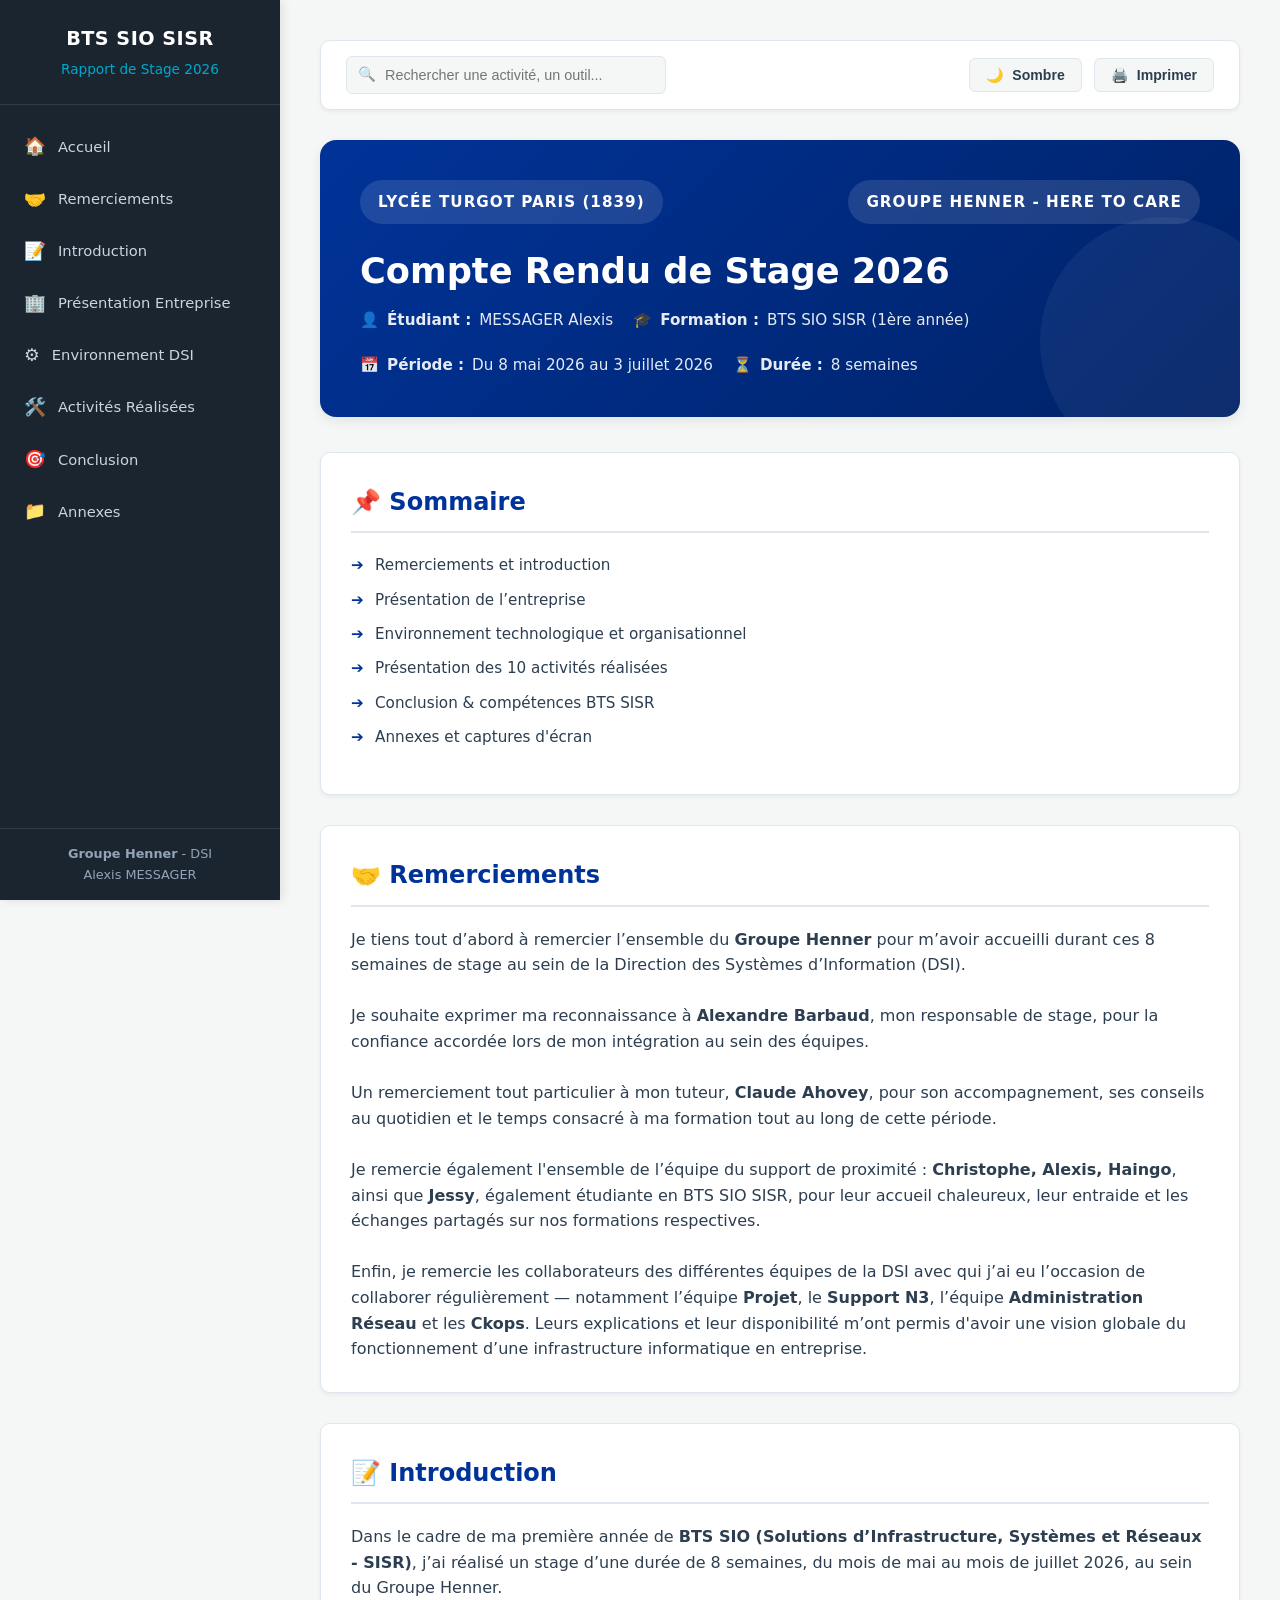
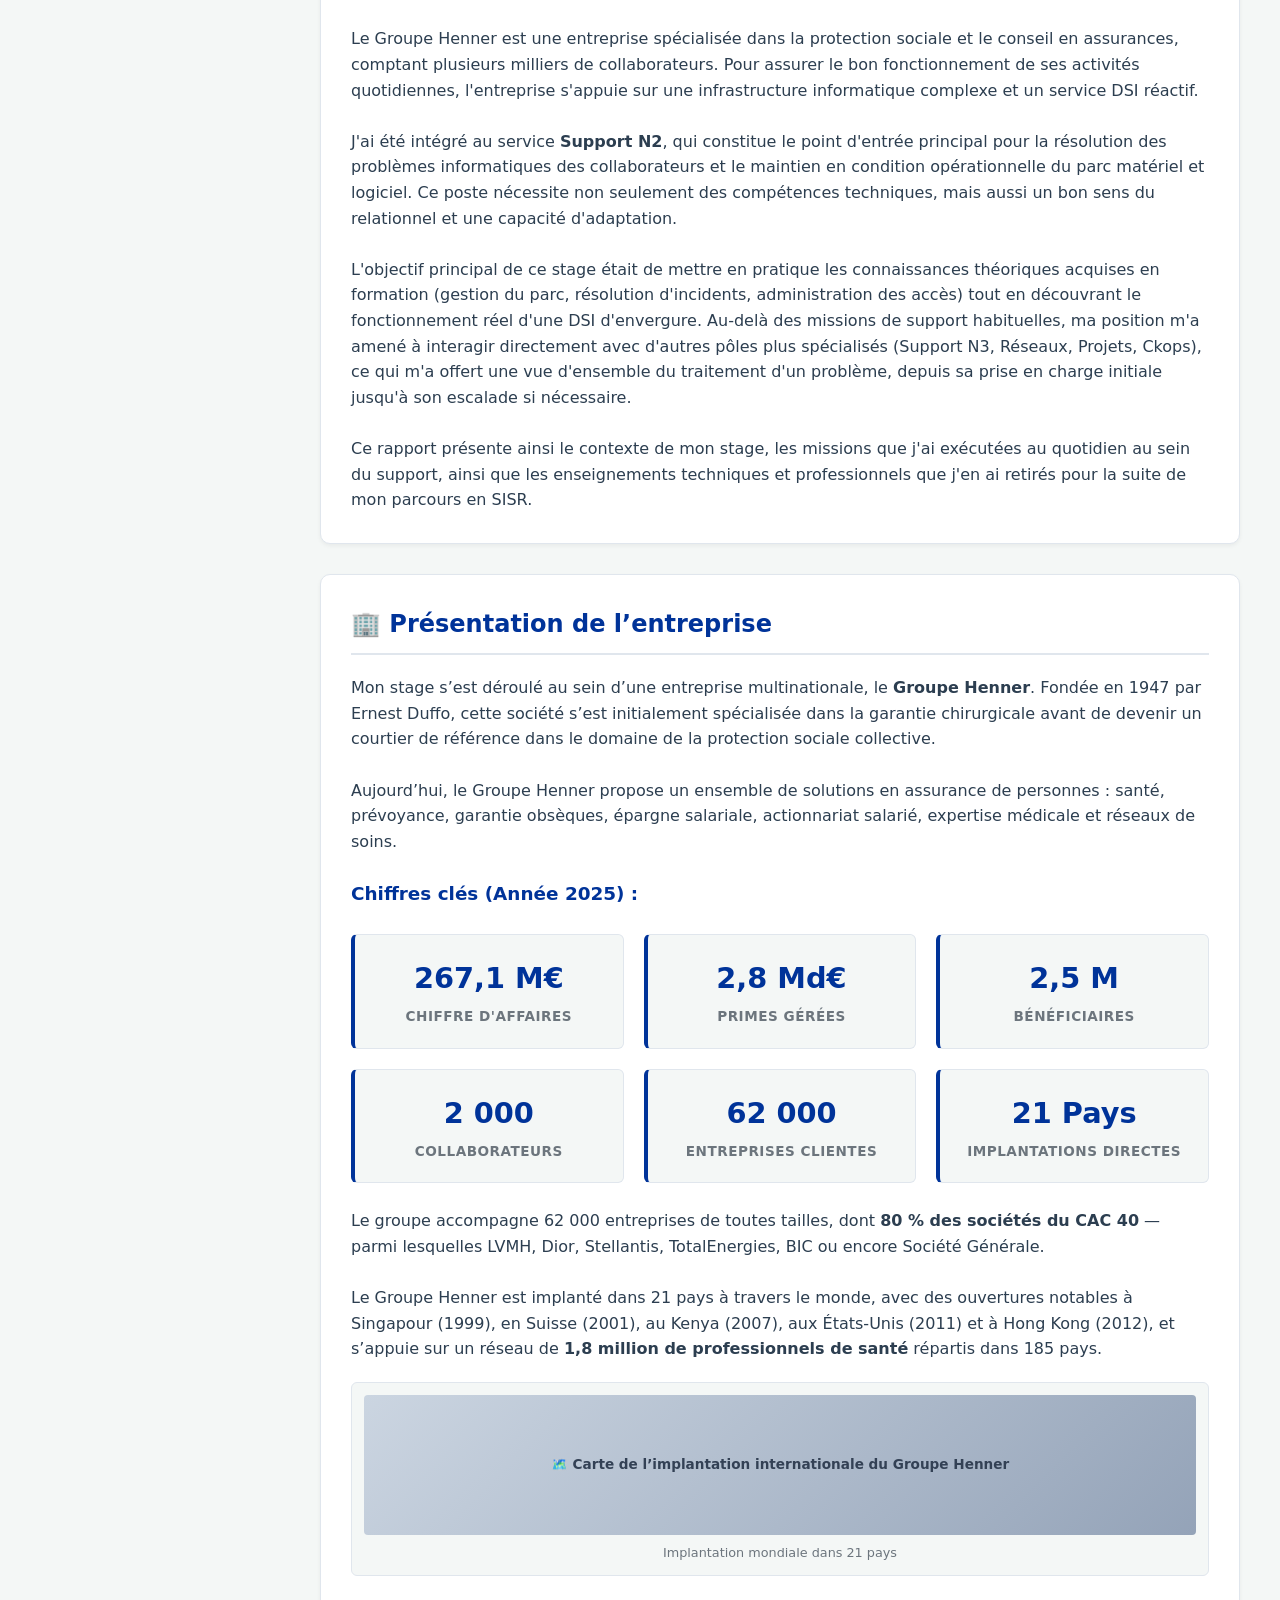
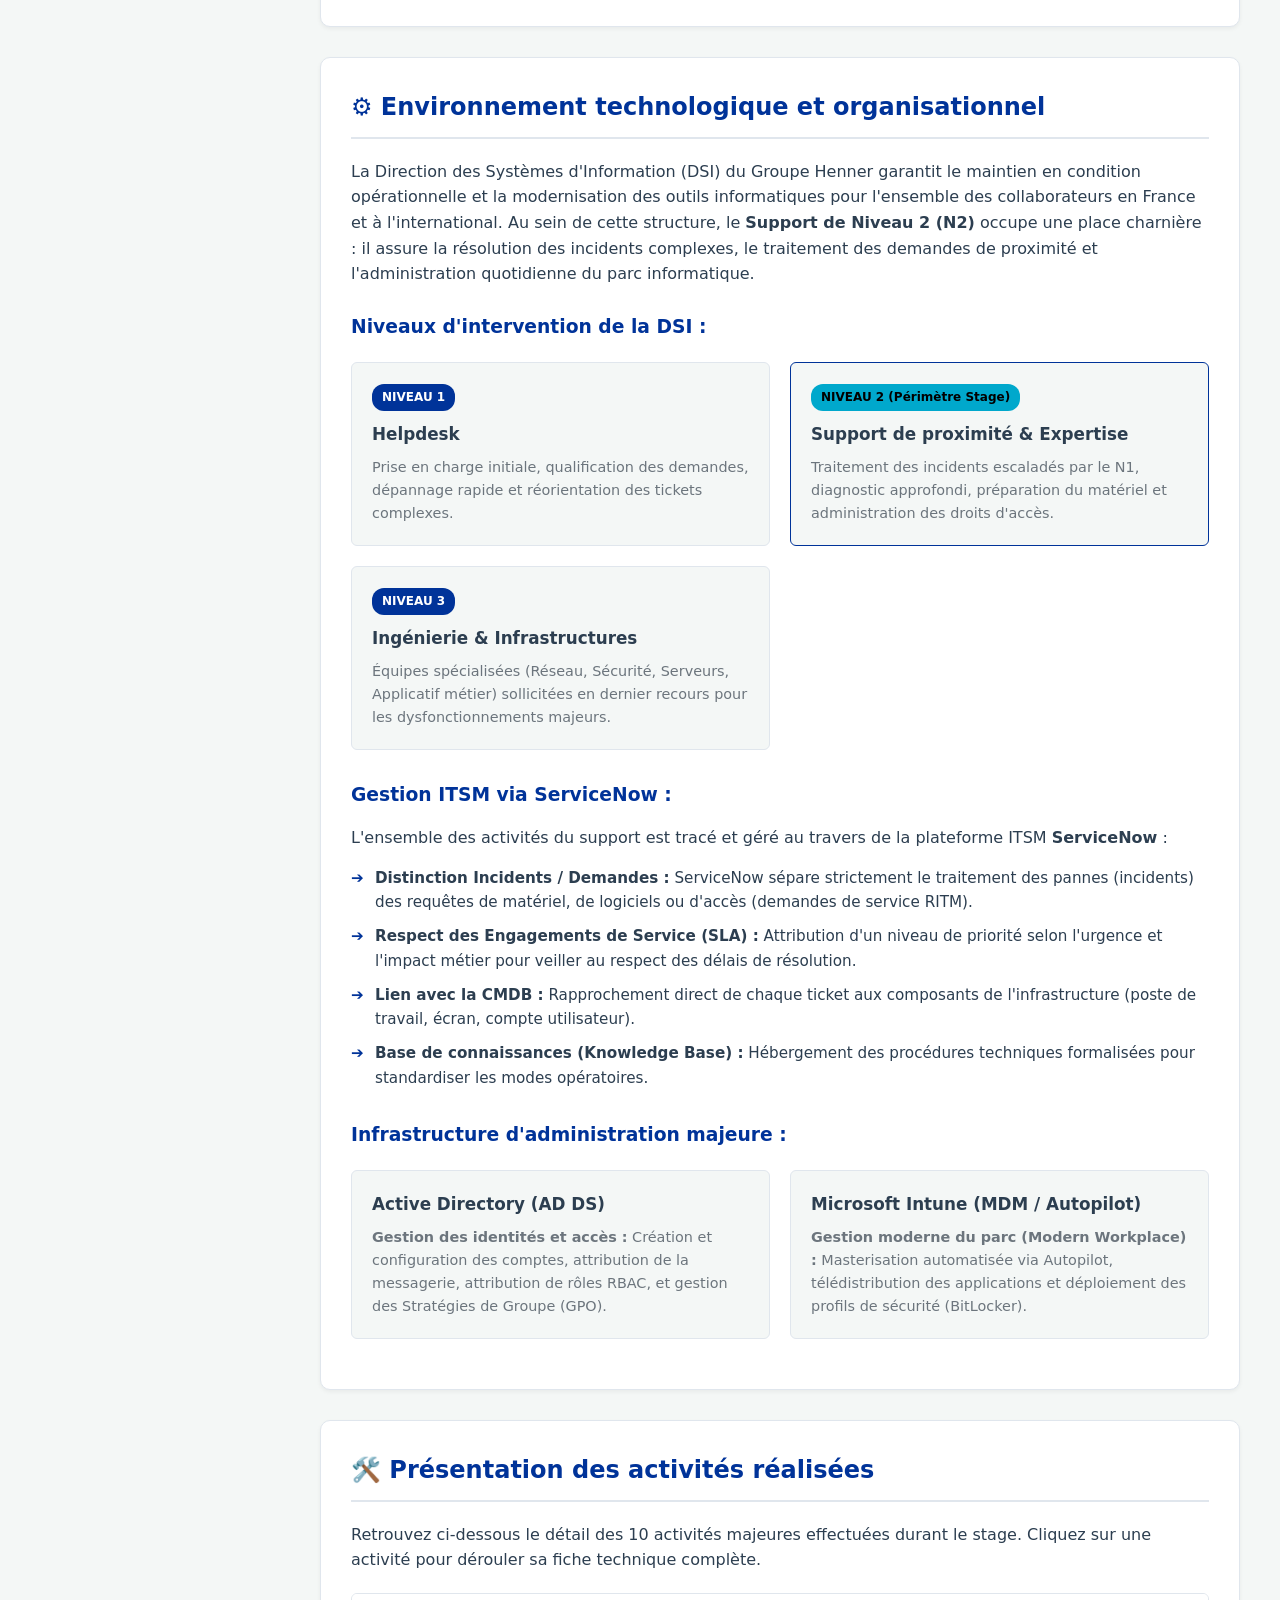
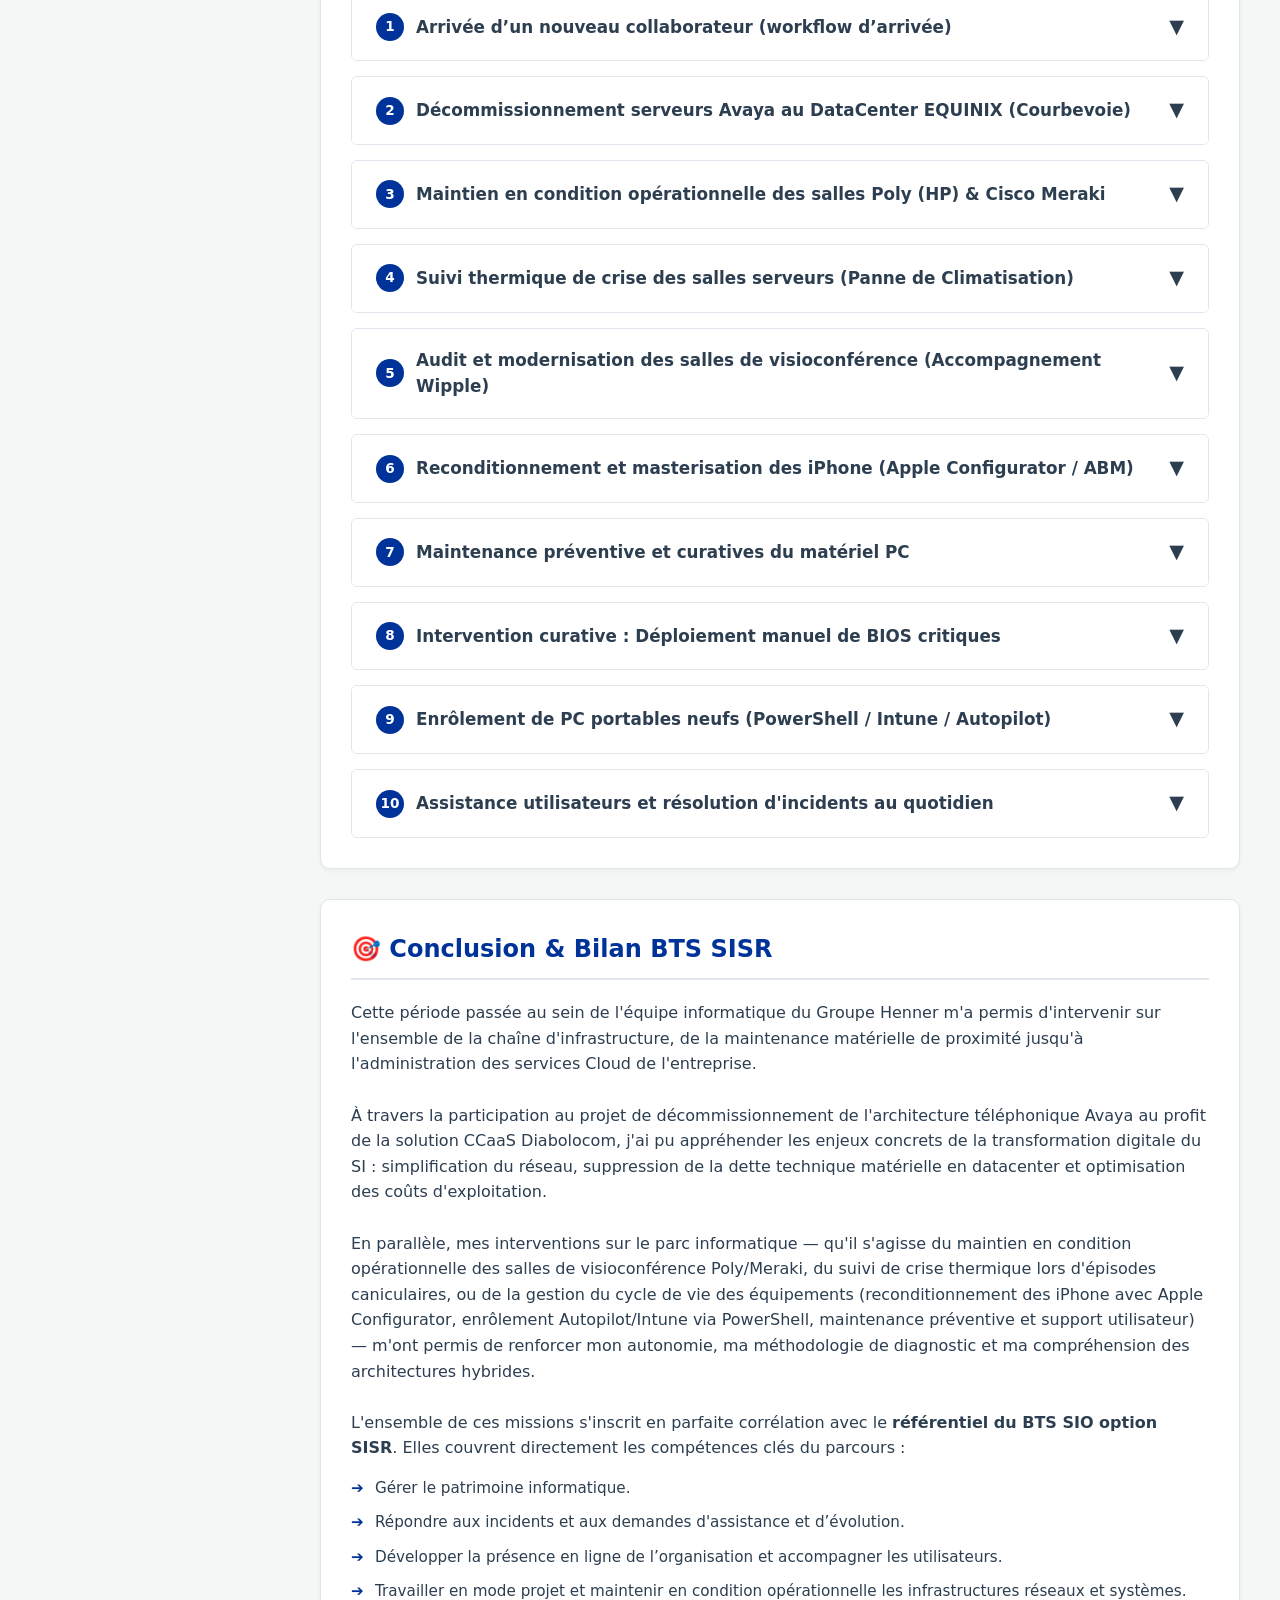
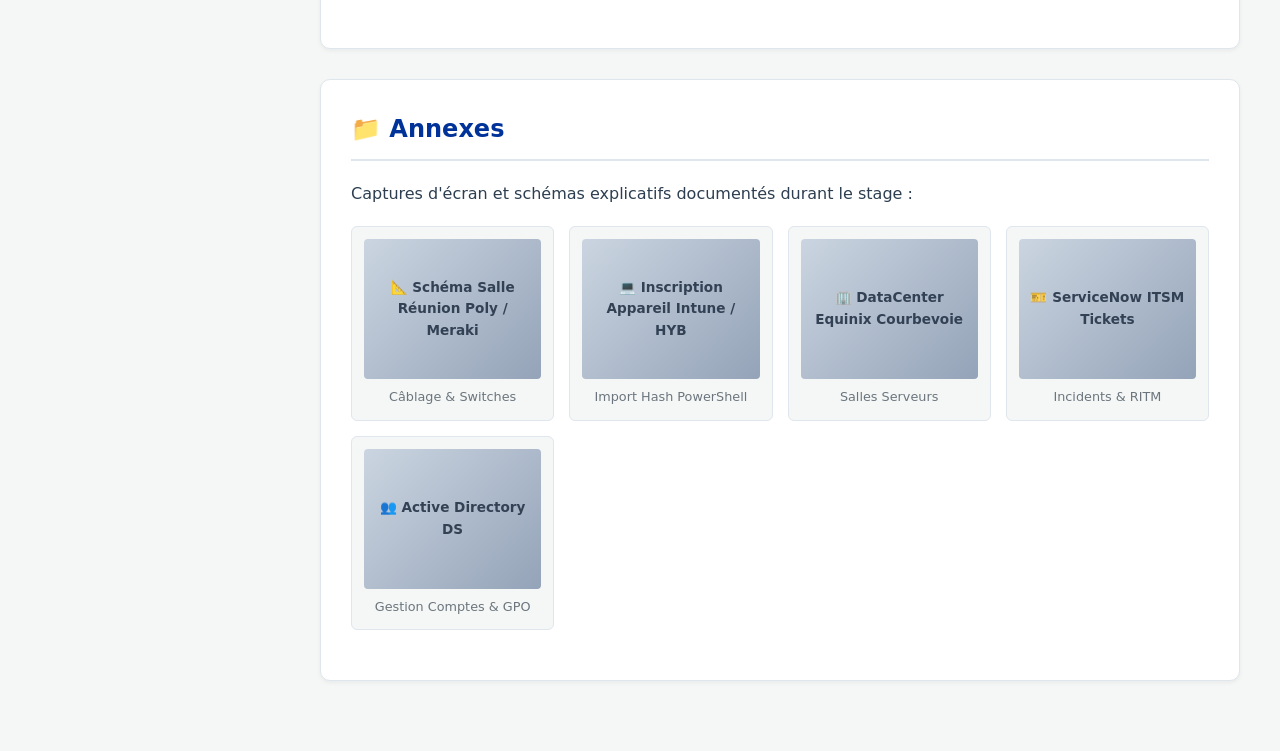
==== rapport_stage_henner.html @ 02ddd390 "Add files via upload" ====
<!DOCTYPE html>
<html lang="fr">
<head>
    <meta charset="UTF-8">
    <meta name="viewport" content="width=device-width, initial-scale=1.0">
    <title>Compte Rendu de Stage 2026 - MESSAGER Alexis - BTS SIO SISR</title>
    <style>
        :root {
            --primary-color: #003399;
            --primary-dark: #002266;
            --primary-light: #e6eeef;
            --accent-color: #00a8cc;
            --text-main: #2c3e50;
            --text-muted: #6c757d;
            --bg-body: #f4f7f6;
            --bg-card: #ffffff;
            --bg-sidebar: #1a2530;
            --border-color: #e0e6ed;
            --shadow-sm: 0 2px 4px rgba(0,0,0,0.05);
            --shadow-md: 0 4px 12px rgba(0,0,0,0.08);
            --shadow-lg: 0 8px 24px rgba(0,0,0,0.12);
            --radius-sm: 6px;
            --radius-md: 10px;
            --radius-lg: 16px;
            --transition: all 0.3s ease;
        }

        body.dark-theme {
            --primary-color: #3b82f6;
            --primary-dark: #1d4ed8;
            --primary-light: #1e293b;
            --accent-color: #38bdf8;
            --text-main: #f1f5f9;
            --text-muted: #94a3b8;
            --bg-body: #0f172a;
            --bg-card: #1e293b;
            --bg-sidebar: #090d16;
            --border-color: #334155;
            --shadow-sm: 0 2px 4px rgba(0,0,0,0.3);
            --shadow-md: 0 4px 12px rgba(0,0,0,0.4);
            --shadow-lg: 0 8px 24px rgba(0,0,0,0.5);
        }

        * {
            box-sizing: border-box;
            margin: 0;
            padding: 0;
        }

        body {
            font-family: 'Segoe UI', system-ui, -apple-system, Roboto, Helvetica, Arial, sans-serif;
            background-color: var(--bg-body);
            color: var(--text-main);
            line-height: 1.6;
            display: flex;
            min-height: 100vh;
            transition: background-color 0.3s ease, color 0.3s ease;
        }

        /* Sidebar Styling */
        aside.sidebar {
            width: 280px;
            background-color: var(--bg-sidebar);
            color: #ffffff;
            position: fixed;
            top: 0;
            bottom: 0;
            left: 0;
            z-index: 100;
            display: flex;
            flex-direction: column;
            transition: transform 0.3s ease;
            box-shadow: 2px 0 10px rgba(0,0,0,0.1);
        }

        .sidebar-header {
            padding: 24px 20px;
            border-bottom: 1px solid rgba(255,255,255,0.1);
            text-align: center;
        }

        .sidebar-header h2 {
            font-size: 1.2rem;
            font-weight: 700;
            color: #ffffff;
            letter-spacing: 0.5px;
        }

        .sidebar-header p {
            font-size: 0.85rem;
            color: var(--accent-color);
            margin-top: 4px;
        }

        .sidebar-nav {
            flex: 1;
            overflow-y: auto;
            padding: 15px 0;
        }

        .sidebar-nav ul {
            list-style: none;
        }

        .sidebar-nav li a {
            display: flex;
            align-items: center;
            padding: 12px 20px;
            color: #cbd5e1;
            text-decoration: none;
            font-size: 0.92rem;
            font-weight: 500;
            border-left: 4px solid transparent;
            transition: var(--transition);
        }

        .sidebar-nav li a:hover,
        .sidebar-nav li a.active {
            color: #ffffff;
            background-color: rgba(255,255,255,0.08);
            border-left-color: var(--accent-color);
        }

        .sidebar-nav li a span.icon {
            margin-right: 12px;
            font-size: 1.1rem;
        }

        .sidebar-footer {
            padding: 15px 20px;
            border-top: 1px solid rgba(255,255,255,0.1);
            font-size: 0.8rem;
            text-align: center;
            color: #94a3b8;
        }

        /* Main Content Layout */
        main.main-content {
            margin-left: 280px;
            flex: 1;
            padding: 40px;
            max-width: 1200px;
            width: calc(100% - 280px);
        }

        /* Top Bar Controls */
        .top-bar {
            display: flex;
            justify-content: space-between;
            align-items: center;
            margin-bottom: 30px;
            background: var(--bg-card);
            padding: 15px 25px;
            border-radius: var(--radius-md);
            box-shadow: var(--shadow-sm);
            border: 1px solid var(--border-color);
        }

        .search-box {
            position: relative;
            width: 320px;
        }

        .search-box input {
            width: 100%;
            padding: 10px 15px 10px 38px;
            border-radius: var(--radius-sm);
            border: 1px solid var(--border-color);
            background-color: var(--bg-body);
            color: var(--text-main);
            font-size: 0.9rem;
            outline: none;
            transition: var(--transition);
        }

        .search-box input:focus {
            border-color: var(--primary-color);
            box-shadow: 0 0 0 3px rgba(0, 51, 153, 0.15);
        }

        .search-box::before {
            content: '🔍';
            position: absolute;
            left: 12px;
            top: 50%;
            transform: translateY(-50%);
            font-size: 0.9rem;
            opacity: 0.6;
        }

        .controls-right {
            display: flex;
            gap: 12px;
            align-items: center;
        }

        .btn-action {
            background-color: var(--bg-body);
            border: 1px solid var(--border-color);
            color: var(--text-main);
            padding: 8px 16px;
            border-radius: var(--radius-sm);
            cursor: pointer;
            font-size: 0.88rem;
            font-weight: 600;
            display: inline-flex;
            align-items: center;
            gap: 8px;
            transition: var(--transition);
        }

        .btn-action:hover {
            background-color: var(--primary-color);
            color: #ffffff;
            border-color: var(--primary-color);
        }

        .mobile-toggle {
            display: none;
            background: none;
            border: none;
            font-size: 1.5rem;
            color: var(--text-main);
            cursor: pointer;
        }

        /* Banner / Header Section */
        .hero-header {
            background: linear-gradient(135deg, var(--primary-color) 0%, var(--primary-dark) 100%);
            color: #ffffff;
            border-radius: var(--radius-lg);
            padding: 40px;
            margin-bottom: 35px;
            box-shadow: var(--shadow-md);
            position: relative;
            overflow: hidden;
        }

        .hero-header::after {
            content: '';
            position: absolute;
            right: -50px;
            bottom: -50px;
            width: 250px;
            height: 250px;
            background: rgba(255,255,255,0.05);
            border-radius: 50%;
            pointer-events: none;
        }

        .header-top {
            display: flex;
            justify-content: space-between;
            align-items: flex-start;
            flex-wrap: wrap;
            gap: 20px;
            margin-bottom: 25px;
        }

        .badge-institution {
            display: flex;
            align-items: center;
            gap: 15px;
            background: rgba(255,255,255,0.12);
            padding: 10px 18px;
            border-radius: 30px;
            backdrop-filter: blur(5px);
        }

        .badge-logo-text {
            font-weight: 700;
            letter-spacing: 1px;
            font-size: 0.95rem;
        }

        .hero-title {
            font-size: 2.2rem;
            font-weight: 800;
            line-height: 1.25;
            margin-bottom: 15px;
        }

        .hero-meta {
            display: flex;
            flex-wrap: wrap;
            gap: 20px;
            font-size: 0.95rem;
            opacity: 0.9;
        }

        .hero-meta-item {
            display: flex;
            align-items: center;
            gap: 8px;
        }

        /* Content Card Sections */
        .content-card {
            background-color: var(--bg-card);
            border-radius: var(--radius-md);
            padding: 30px;
            margin-bottom: 30px;
            box-shadow: var(--shadow-sm);
            border: 1px solid var(--border-color);
            transition: var(--transition);
        }

        .content-card:hover {
            box-shadow: var(--shadow-md);
        }

        .section-title {
            font-size: 1.5rem;
            font-weight: 700;
            color: var(--primary-color);
            margin-bottom: 20px;
            padding-bottom: 10px;
            border-bottom: 2px solid var(--border-color);
            display: flex;
            align-items: center;
            gap: 12px;
        }

        body.dark-theme .section-title {
            color: var(--accent-color);
        }

        /* Stats Grid */
        .stats-grid {
            display: grid;
            grid-template-columns: repeat(auto-fit, minmax(220px, 1fr));
            gap: 20px;
            margin: 25px 0;
        }

        .stat-card {
            background-color: var(--bg-body);
            border: 1px solid var(--border-color);
            border-left: 4px solid var(--primary-color);
            padding: 20px;
            border-radius: var(--radius-sm);
            text-align: center;
            transition: var(--transition);
        }

        .stat-card:hover {
            transform: translateY(-3px);
            box-shadow: var(--shadow-sm);
        }

        .stat-value {
            font-size: 1.8rem;
            font-weight: 800;
            color: var(--primary-color);
            margin-bottom: 5px;
        }

        body.dark-theme .stat-value {
            color: var(--accent-color);
        }

        .stat-label {
            font-size: 0.85rem;
            color: var(--text-muted);
            font-weight: 600;
            text-transform: uppercase;
            letter-spacing: 0.5px;
        }

        /* Timeline / Level Box */
        .level-grid {
            display: grid;
            grid-template-columns: repeat(auto-fit, minmax(280px, 1fr));
            gap: 20px;
            margin: 20px 0;
        }

        .level-box {
            background: var(--bg-body);
            border: 1px solid var(--border-color);
            border-radius: var(--radius-sm);
            padding: 20px;
            position: relative;
        }

        .level-badge {
            display: inline-block;
            background: var(--primary-color);
            color: white;
            padding: 4px 10px;
            border-radius: 12px;
            font-size: 0.75rem;
            font-weight: 700;
            margin-bottom: 10px;
        }

        .level-box h4 {
            font-size: 1.05rem;
            margin-bottom: 8px;
        }

        .level-box p {
            font-size: 0.9rem;
            color: var(--text-muted);
        }

        /* Accordion for Activities */
        .accordion {
            display: flex;
            flex-direction: column;
            gap: 15px;
        }

        .accordion-item {
            border: 1px solid var(--border-color);
            border-radius: var(--radius-sm);
            overflow: hidden;
            background-color: var(--bg-card);
            transition: var(--transition);
        }

        .accordion-header {
            padding: 18px 24px;
            background-color: var(--bg-card);
            cursor: pointer;
            display: flex;
            justify-content: space-between;
            align-items: center;
            font-weight: 600;
            font-size: 1.05rem;
            user-select: none;
            transition: var(--transition);
        }

        .accordion-header:hover {
            background-color: var(--bg-body);
        }

        .accordion-header .item-title {
            display: flex;
            align-items: center;
            gap: 12px;
        }

        .accordion-header .item-number {
            background-color: var(--primary-color);
            color: white;
            width: 28px;
            height: 28px;
            border-radius: 50%;
            display: flex;
            align-items: center;
            justify-content: center;
            font-size: 0.85rem;
            font-weight: 700;
            flex-shrink: 0;
        }

        body.dark-theme .accordion-header .item-number {
            background-color: var(--accent-color);
            color: #0f172a;
        }

        .accordion-icon {
            font-size: 1.2rem;
            transition: transform 0.3s ease;
        }

        .accordion-item.active .accordion-icon {
            transform: rotate(180deg);
        }

        .accordion-content {
            max-height: 0;
            overflow: hidden;
            transition: max-height 0.4s ease-out, padding 0.3s ease;
            padding: 0 24px;
            background-color: var(--bg-card);
            border-top: 0 solid var(--border-color);
        }

        .accordion-item.active .accordion-content {
            max-height: 2000px;
            padding: 20px 24px 28px 24px;
            border-top: 1px solid var(--border-color);
        }

        /* Image Gallery / Cards */
        .image-gallery {
            display: grid;
            grid-template-columns: repeat(auto-fit, minmax(200px, 1fr));
            gap: 15px;
            margin: 20px 0;
        }

        .img-card {
            background-color: var(--bg-body);
            border: 1px solid var(--border-color);
            border-radius: var(--radius-sm);
            overflow: hidden;
            text-align: center;
            padding: 12px;
            cursor: pointer;
            transition: var(--transition);
        }

        .img-card:hover {
            transform: scale(1.02);
            box-shadow: var(--shadow-sm);
        }

        .img-placeholder {
            width: 100%;
            height: 140px;
            background: linear-gradient(135deg, #cbd5e1 0%, #94a3b8 100%);
            border-radius: 4px;
            display: flex;
            align-items: center;
            justify-content: center;
            color: #334155;
            font-weight: 600;
            font-size: 0.85rem;
            margin-bottom: 8px;
            padding: 10px;
            text-align: center;
        }

        body.dark-theme .img-placeholder {
            background: linear-gradient(135deg, #334155 0%, #1e293b 100%);
            color: #cbd5e1;
        }

        .img-caption {
            font-size: 0.8rem;
            color: var(--text-muted);
            font-weight: 500;
        }

        /* Code Block Styling */
        .code-container {
            background-color: #0f172a;
            color: #f8fafc;
            border-radius: var(--radius-sm);
            padding: 16px 20px;
            font-family: 'Consolas', 'Monaco', 'Courier New', monospace;
            font-size: 0.9rem;
            margin: 15px 0;
            position: relative;
            overflow-x: auto;
            border: 1px solid #334155;
        }

        .code-header {
            display: flex;
            justify-content: space-between;
            align-items: center;
            margin-bottom: 10px;
            padding-bottom: 6px;
            border-bottom: 1px solid #334155;
            color: #94a3b8;
            font-size: 0.75rem;
            text-transform: uppercase;
            letter-spacing: 1px;
        }

        .btn-copy {
            background: #334155;
            color: #f8fafc;
            border: none;
            padding: 4px 8px;
            border-radius: 4px;
            cursor: pointer;
            font-size: 0.75rem;
            transition: var(--transition);
        }

        .btn-copy:hover {
            background: var(--accent-color);
            color: #0f172a;
        }

        /* Highlight List */
        ul.custom-list {
            list-style: none;
            margin: 15px 0;
        }

        ul.custom-list li {
            position: relative;
            padding-left: 24px;
            margin-bottom: 10px;
            font-size: 0.95rem;
        }

        ul.custom-list li::before {
            content: '➔';
            position: absolute;
            left: 0;
            color: var(--primary-color);
            font-weight: bold;
        }

        body.dark-theme ul.custom-list li::before {
            color: var(--accent-color);
        }

        /* Modal Lightbox */
        .modal {
            display: none;
            position: fixed;
            z-index: 1000;
            left: 0;
            top: 0;
            width: 100%;
            height: 100%;
            background-color: rgba(0, 0, 0, 0.85);
            align-items: center;
            justify-content: center;
            padding: 20px;
        }

        .modal-content {
            background-color: var(--bg-card);
            border-radius: var(--radius-md);
            padding: 30px;
            max-width: 600px;
            width: 100%;
            text-align: center;
            position: relative;
            box-shadow: var(--shadow-lg);
        }

        .modal-close {
            position: absolute;
            right: 15px;
            top: 15px;
            font-size: 1.5rem;
            cursor: pointer;
            color: var(--text-muted);
        }

        /* Scroll to Top */
        .scroll-top {
            position: fixed;
            bottom: 30px;
            right: 30px;
            background-color: var(--primary-color);
            color: white;
            width: 45px;
            height: 45px;
            border-radius: 50%;
            display: flex;
            align-items: center;
            justify-content: center;
            cursor: pointer;
            box-shadow: var(--shadow-md);
            opacity: 0;
            visibility: hidden;
            transition: var(--transition);
            z-index: 90;
        }

        .scroll-top.visible {
            opacity: 1;
            visibility: visible;
        }

        .scroll-top:hover {
            transform: translateY(-4px);
            background-color: var(--primary-dark);
        }

        /* Responsive Styles */
        @media (max-width: 992px) {
            aside.sidebar {
                transform: translateX(-100%);
            }

            aside.sidebar.active {
                transform: translateX(0);
            }

            main.main-content {
                margin-left: 0;
                width: 100%;
                padding: 20px;
            }

            .mobile-toggle {
                display: block;
            }

            .search-box {
                width: 200px;
            }
        }

        @media (max-width: 600px) {
            .hero-header {
                padding: 25px;
            }

            .hero-title {
                font-size: 1.6rem;
            }

            .top-bar {
                flex-direction: column;
                gap: 15px;
                align-items: stretch;
            }

            .search-box {
                width: 100%;
            }

            .controls-right {
                justify-content: space-between;
            }
        }

        @media print {
            aside.sidebar, .top-bar, .scroll-top, .btn-action {
                display: none !important;
            }

            main.main-content {
                margin-left: 0 !important;
                width: 100% !important;
                padding: 0 !important;
            }

            .accordion-content {
                max-height: none !important;
                padding: 15px !important;
                display: block !important;
            }

            .accordion-item {
                border: none !important;
                margin-bottom: 20px !important;
            }

            .content-card {
                box-shadow: none !important;
                border: 1px solid #ccc !important;
                page-break-inside: avoid;
            }
        }
    </style>
</head>
<body>

    <!-- Sidebar Navigation -->
    <aside class="sidebar" id="sidebar">
        <div class="sidebar-header">
            <h2>BTS SIO SISR</h2>
            <p>Rapport de Stage 2026</p>
        </div>
        <nav class="sidebar-nav">
            <ul>
                <li><a href="#hero" class="active"><span class="icon">🏠</span>Accueil</a></li>
                <li><a href="#remerciements"><span class="icon">🤝</span>Remerciements</a></li>
                <li><a href="#introduction"><span class="icon">📝</span>Introduction</a></li>
                <li><a href="#entreprise"><span class="icon">🏢</span>Présentation Entreprise</a></li>
                <li><a href="#environnement"><span class="icon">⚙️</span>Environnement DSI</a></li>
                <li><a href="#activites"><span class="icon">🛠️</span>Activités Réalisées</a></li>
                <li><a href="#conclusion"><span class="icon">🎯</span>Conclusion</a></li>
                <li><a href="#annexes"><span class="icon">📁</span>Annexes</a></li>
            </ul>
        </nav>
        <div class="sidebar-footer">
            <p><strong>Groupe Henner</strong> - DSI</p>
            <p>Alexis MESSAGER</p>
        </div>
    </aside>

    <!-- Main Content Area -->
    <main class="main-content">

        <!-- Top Bar Controls -->
        <div class="top-bar">
            <button class="mobile-toggle" id="mobileToggle" aria-label="Toggle Menu">☰</button>
            <div class="search-box">
                <input type="text" id="searchInput" placeholder="Rechercher une activité, un outil...">
            </div>
            <div class="controls-right">
                <button class="btn-action" id="themeToggle"><span id="themeIcon">🌙</span> <span id="themeText">Sombre</span></button>
                <button class="btn-action" onclick="window.print()"><span class="icon">🖨️</span> Imprimer</button>
            </div>
        </div>

        <!-- Hero Header -->
        <header class="hero-header" id="hero">
            <div class="header-top">
                <div class="badge-institution">
                    <span class="badge-logo-text">LYCÉE TURGOT PARIS (1839)</span>
                </div>
                <div class="badge-institution">
                    <span class="badge-logo-text">GROUPE HENNER - HERE TO CARE</span>
                </div>
            </div>
            <h1 class="hero-title">Compte Rendu de Stage 2026</h1>
            <div class="hero-meta">
                <div class="hero-meta-item"><span>👤</span> <strong>Étudiant :</strong> MESSAGER Alexis</div>
                <div class="hero-meta-item"><span>🎓</span> <strong>Formation :</strong> BTS SIO SISR (1ère année)</div>
                <div class="hero-meta-item"><span>📅</span> <strong>Période :</strong> Du 8 mai 2026 au 3 juillet 2026</div>
                <div class="hero-meta-item"><span>⏳</span> <strong>Durée :</strong> 8 semaines</div>
            </div>
        </header>

        <!-- Sommaire Card -->
        <section class="content-card">
            <h2 class="section-title">📌 Sommaire</h2>
            <ul class="custom-list">
                <li><a href="#remerciements" style="color: inherit; text-decoration: none;">Remerciements et introduction</a></li>
                <li><a href="#entreprise" style="color: inherit; text-decoration: none;">Présentation de l’entreprise</a></li>
                <li><a href="#environnement" style="color: inherit; text-decoration: none;">Environnement technologique et organisationnel</a></li>
                <li><a href="#activites" style="color: inherit; text-decoration: none;">Présentation des 10 activités réalisées</a></li>
                <li><a href="#conclusion" style="color: inherit; text-decoration: none;">Conclusion & compétences BTS SISR</a></li>
                <li><a href="#annexes" style="color: inherit; text-decoration: none;">Annexes et captures d'écran</a></li>
            </ul>
        </section>

        <!-- Remerciements Section -->
        <section class="content-card searchable-section" id="remerciements">
            <h2 class="section-title">🤝 Remerciements</h2>
            <p>Je tiens tout d’abord à remercier l’ensemble du <strong>Groupe Henner</strong> pour m’avoir accueilli durant ces 8 semaines de stage au sein de la Direction des Systèmes d’Information (DSI).</p>
            <br>
            <p>Je souhaite exprimer ma reconnaissance à <strong>Alexandre Barbaud</strong>, mon responsable de stage, pour la confiance accordée lors de mon intégration au sein des équipes.</p>
            <br>
            <p>Un remerciement tout particulier à mon tuteur, <strong>Claude Ahovey</strong>, pour son accompagnement, ses conseils au quotidien et le temps consacré à ma formation tout au long de cette période.</p>
            <br>
            <p>Je remercie également l'ensemble de l’équipe du support de proximité : <strong>Christophe, Alexis, Haingo</strong>, ainsi que <strong>Jessy</strong>, également étudiante en BTS SIO SISR, pour leur accueil chaleureux, leur entraide et les échanges partagés sur nos formations respectives.</p>
            <br>
            <p>Enfin, je remercie les collaborateurs des différentes équipes de la DSI avec qui j’ai eu l’occasion de collaborer régulièrement — notamment l’équipe <strong>Projet</strong>, le <strong>Support N3</strong>, l’équipe <strong>Administration Réseau</strong> et les <strong>Ckops</strong>. Leurs explications et leur disponibilité m’ont permis d'avoir une vision globale du fonctionnement d’une infrastructure informatique en entreprise.</p>
        </section>

        <!-- Introduction Section -->
        <section class="content-card searchable-section" id="introduction">
            <h2 class="section-title">📝 Introduction</h2>
            <p>Dans le cadre de ma première année de <strong>BTS SIO (Solutions d’Infrastructure, Systèmes et Réseaux - SISR)</strong>, j’ai réalisé un stage d’une durée de 8 semaines, du mois de mai au mois de juillet 2026, au sein du Groupe Henner.</p>
            <br>
            <p>Le Groupe Henner est une entreprise spécialisée dans la protection sociale et le conseil en assurances, comptant plusieurs milliers de collaborateurs. Pour assurer le bon fonctionnement de ses activités quotidiennes, l'entreprise s'appuie sur une infrastructure informatique complexe et un service DSI réactif.</p>
            <br>
            <p>J'ai été intégré au service <strong>Support N2</strong>, qui constitue le point d'entrée principal pour la résolution des problèmes informatiques des collaborateurs et le maintien en condition opérationnelle du parc matériel et logiciel. Ce poste nécessite non seulement des compétences techniques, mais aussi un bon sens du relationnel et une capacité d'adaptation.</p>
            <br>
            <p>L'objectif principal de ce stage était de mettre en pratique les connaissances théoriques acquises en formation (gestion du parc, résolution d'incidents, administration des accès) tout en découvrant le fonctionnement réel d'une DSI d'envergure. Au-delà des missions de support habituelles, ma position m'a amené à interagir directement avec d'autres pôles plus spécialisés (Support N3, Réseaux, Projets, Ckops), ce qui m'a offert une vue d'ensemble du traitement d'un problème, depuis sa prise en charge initiale jusqu'à son escalade si nécessaire.</p>
            <br>
            <p>Ce rapport présente ainsi le contexte de mon stage, les missions que j'ai exécutées au quotidien au sein du support, ainsi que les enseignements techniques et professionnels que j'en ai retirés pour la suite de mon parcours en SISR.</p>
        </section>

        <!-- Présentation de l'Entreprise -->
        <section class="content-card searchable-section" id="entreprise">
            <h2 class="section-title">🏢 Présentation de l’entreprise</h2>
            <p>Mon stage s’est déroulé au sein d’une entreprise multinationale, le <strong>Groupe Henner</strong>. Fondée en 1947 par Ernest Duffo, cette société s’est initialement spécialisée dans la garantie chirurgicale avant de devenir un courtier de référence dans le domaine de la protection sociale collective.</p>
            <br>
            <p>Aujourd’hui, le Groupe Henner propose un ensemble de solutions en assurance de personnes : santé, prévoyance, garantie obsèques, épargne salariale, actionnariat salarié, expertise médicale et réseaux de soins.</p>

            <h3 style="margin-top: 25px; margin-bottom: 15px; font-size: 1.15rem; color: var(--primary-color);">Chiffres clés (Année 2025) :</h3>
            
            <div class="stats-grid">
                <div class="stat-card">
                    <div class="stat-value">267,1 M€</div>
                    <div class="stat-label">Chiffre d'Affaires</div>
                </div>
                <div class="stat-card">
                    <div class="stat-value">2,8 Md€</div>
                    <div class="stat-label">Primes Gérées</div>
                </div>
                <div class="stat-card">
                    <div class="stat-value">2,5 M</div>
                    <div class="stat-label">Bénéficiaires</div>
                </div>
                <div class="stat-card">
                    <div class="stat-value">2 000</div>
                    <div class="stat-label">Collaborateurs</div>
                </div>
                <div class="stat-card">
                    <div class="stat-value">62 000</div>
                    <div class="stat-label">Entreprises Clientes</div>
                </div>
                <div class="stat-card">
                    <div class="stat-value">21 Pays</div>
                    <div class="stat-label">Implantations Directes</div>
                </div>
            </div>

            <p>Le groupe accompagne 62 000 entreprises de toutes tailles, dont <strong>80 % des sociétés du CAC 40</strong> — parmi lesquelles LVMH, Dior, Stellantis, TotalEnergies, BIC ou encore Société Générale.</p>
            <br>
            <p>Le Groupe Henner est implanté dans 21 pays à travers le monde, avec des ouvertures notables à Singapour (1999), en Suisse (2001), au Kenya (2007), aux États-Unis (2011) et à Hong Kong (2012), et s’appuie sur un réseau de <strong>1,8 million de professionnels de santé</strong> répartis dans 185 pays.</p>
            
            <div class="image-gallery" style="margin-top:20px;">
                <div class="img-card" onclick="openModal('Carte de l'implantation internationale du Groupe Henner')">
                    <div class="img-placeholder">🗺️ Carte de l’implantation internationale du Groupe Henner</div>
                    <div class="img-caption">Implantation mondiale dans 21 pays</div>
                </div>
            </div>
        </section>

        <!-- Environnement technologique et organisationnel -->
        <section class="content-card searchable-section" id="environnement">
            <h2 class="section-title">⚙️ Environnement technologique et organisationnel</h2>
            <p>La Direction des Systèmes d'Information (DSI) du Groupe Henner garantit le maintien en condition opérationnelle et la modernisation des outils informatiques pour l'ensemble des collaborateurs en France et à l'international. Au sein de cette structure, le <strong>Support de Niveau 2 (N2)</strong> occupe une place charnière : il assure la résolution des incidents complexes, le traitement des demandes de proximité et l'administration quotidienne du parc informatique.</p>

            <h3 style="margin-top: 25px; margin-bottom: 15px; color: var(--primary-color);">Niveaux d'intervention de la DSI :</h3>
            <div class="level-grid">
                <div class="level-box">
                    <span class="level-badge">NIVEAU 1</span>
                    <h4>Helpdesk</h4>
                    <p>Prise en charge initiale, qualification des demandes, dépannage rapide et réorientation des tickets complexes.</p>
                </div>
                <div class="level-box" style="border-color: var(--primary-color);">
                    <span class="level-badge" style="background: var(--accent-color); color:#000;">NIVEAU 2 (Périmètre Stage)</span>
                    <h4>Support de proximité & Expertise</h4>
                    <p>Traitement des incidents escaladés par le N1, diagnostic approfondi, préparation du matériel et administration des droits d'accès.</p>
                </div>
                <div class="level-box">
                    <span class="level-badge">NIVEAU 3</span>
                    <h4>Ingénierie & Infrastructures</h4>
                    <p>Équipes spécialisées (Réseau, Sécurité, Serveurs, Applicatif métier) sollicitées en dernier recours pour les dysfonctionnements majeurs.</p>
                </div>
            </div>

            <h3 style="margin-top: 30px; margin-bottom: 15px; color: var(--primary-color);">Gestion ITSM via ServiceNow :</h3>
            <p>L'ensemble des activités du support est tracé et géré au travers de la plateforme ITSM <strong>ServiceNow</strong> :</p>
            <ul class="custom-list">
                <li><strong>Distinction Incidents / Demandes :</strong> ServiceNow sépare strictement le traitement des pannes (incidents) des requêtes de matériel, de logiciels ou d'accès (demandes de service RITM).</li>
                <li><strong>Respect des Engagements de Service (SLA) :</strong> Attribution d'un niveau de priorité selon l'urgence et l'impact métier pour veiller au respect des délais de résolution.</li>
                <li><strong>Lien avec la CMDB :</strong> Rapprochement direct de chaque ticket aux composants de l'infrastructure (poste de travail, écran, compte utilisateur).</li>
                <li><strong>Base de connaissances (Knowledge Base) :</strong> Hébergement des procédures techniques formalisées pour standardiser les modes opératoires.</li>
            </ul>

            <h3 style="margin-top: 30px; margin-bottom: 15px; color: var(--primary-color);">Infrastructure d'administration majeure :</h3>
            <div class="level-grid">
                <div class="level-box">
                    <h4>Active Directory (AD DS)</h4>
                    <p><strong>Gestion des identités et accès :</strong> Création et configuration des comptes, attribution de la messagerie, attribution de rôles RBAC, et gestion des Stratégies de Groupe (GPO).</p>
                </div>
                <div class="level-box">
                    <h4>Microsoft Intune (MDM / Autopilot)</h4>
                    <p><strong>Gestion moderne du parc (Modern Workplace) :</strong> Masterisation automatisée via Autopilot, télédistribution des applications et déploiement des profils de sécurité (BitLocker).</p>
                </div>
            </div>
        </section>

        <!-- Activités Réalisées -->
        <section class="content-card searchable-section" id="activites">
            <h2 class="section-title">🛠️ Présentation des activités réalisées</h2>
            <p style="margin-bottom: 20px;">Retrouvez ci-dessous le détail des 10 activités majeures effectuées durant le stage. Cliquez sur une activité pour dérouler sa fiche technique complète.</p>

            <div class="accordion">

                <!-- Activité 1 -->
                <div class="accordion-item searchable-item">
                    <div class="accordion-header">
                        <div class="item-title">
                            <span class="item-number">1</span>
                            <span>Arrivée d’un nouveau collaborateur (workflow d’arrivée)</span>
                        </div>
                        <span class="accordion-icon">▼</span>
                    </div>
                    <div class="accordion-content">
                        <p>Cette activité constitue un point central des missions de l’équipe N2 Support. L’équipe ASSET prépare le matériel nécessaire à la suite des demandes formulées par les RH. Le matériel nous est remis dans un sac à dos étiqueté avec le nom, le prénom, la date d’arrivée et le numéro de RITM ServiceNow.</p>
                        <br>
                        <p><strong>Contenu du sac :</strong> PC portable DELL (gammes « Turquoise », « Ciel », ou « Orange » selon le profil métier), casque JABRA/DELL, filtre de confidentialité, câble antivol et chargeur. L’ensemble est tracé nominativement dans ServiceNow et l'application « Ma Fiche Matériel ».</p>
                        <br>
                        <p><strong>Procédure technique de préparation :</strong></p>
                        <ol style="margin-left: 20px; margin-top: 10px;">
                            <li>Attribution d'un mot de passe temporaire dans Active Directory après recherche du compte.</li>
                            <li>Démarrage de l'installation Windows 11 Pro.</li>
                            <li>Appui à 5 reprises sur la touche Windows pour déclencher l'option <strong>« Pré-Approvisionnement » (Windows Autopilot)</strong>. Durée : ~50 min.</li>
                            <li>Contrôle de la version du BIOS (mise à jour recommandée si antérieure à 08/2025) + Windows Update.</li>
                            <li>Vérification du déploiement des agents de sécurité : <strong>Netskope</strong> (solution VPN/Cloud remplaçant Harmony) et <strong>CrowdStrike</strong> (antivirus).</li>
                            <li>Validation des accès Teams, Outlook, Word, lecteurs réseau « G » et « Y », et synchro OneDrive.</li>
                        </ol>
                        <br>
                        <p><strong>Onboarding le Jour J :</strong> Accueil du collaborateur avec son manager au Kiosque, configuration guidée de l'Authentification Multi-Facteurs (MFA obligatoire depuis juin 2026), et clôture du ticket RITM sur ServiceNow.</p>
                        
                        <div class="image-gallery">
                            <div class="img-card" onclick="openModal('Étiquette RITM et Sac à dos')">
                                <div class="img-placeholder">🏷️ Étiquette RITM (Samuel Sorena 1/7)</div>
                                <div class="img-caption">Suivi de préparation RITM</div>
                            </div>
                            <div class="img-card" onclick="openModal('Équipements DELL & Accessoires')">
                                <div class="img-placeholder">💻 PC Portable DELL & Accessoires</div>
                                <div class="img-caption">PC Dell, Antivol, Filtre, Casque Jabra</div>
                            </div>
                            <div class="img-card" onclick="openModal('Console Active Directory')">
                                <div class="img-placeholder">🔑 Active Directory - Reinitialisation</div>
                                <div class="img-caption">Recherche & Reset mot de passe</div>
                            </div>
                            <div class="img-card" onclick="openModal('Menu Autopilot')">
                                <div class="img-placeholder">⚡ Windows Autopilot Pre-provision</div>
                                <div class="img-caption">Pré-approvisionnement Autopilot</div>
                            </div>
                        </div>
                    </div>
                </div>

                <!-- Activité 2 -->
                <div class="accordion-item searchable-item">
                    <div class="accordion-header">
                        <div class="item-title">
                            <span class="item-number">2</span>
                            <span>Décommissionnement serveurs Avaya au DataCenter EQUINIX (Courbevoie)</span>
                        </div>
                        <span class="accordion-icon">▼</span>
                    </div>
                    <div class="accordion-content">
                        <p>Dans le cadre de la modernisation de l’infrastructure télécom et de l’optimisation des coûts IT, le Groupe Henner a engagé depuis février 2025 la migration progressive de sa téléphonie Avaya vers la solution CCaaS Cloud <strong>Diabolocom</strong>.</p>
                        <br>
                        <p><strong>Objectifs clés du projet :</strong></p>
                        <ul class="custom-list">
                            <li>Retrait progressif des téléphones fixes IP de bureau au profit d'un usage 100% softphone.</li>
                            <li>Migration vers l'interface Diabolocom intégrée aux outils métiers.</li>
                            <li>Retrait physique des équipements téléphoniques obsolètes.</li>
                        </ul>
                        <br>
                        <p><strong>Intervention sur site :</strong> Je me suis rendu au DataCenter Equinix de Courbevoie aux côtés de Franck (Administrateur Réseau) afin de procéder au débranchement physique et à la déconnexion de deux modules serveurs Avaya. Nous avons ensuite contrôlé sur la supervision <strong>PRTG</strong> que leur statut est bien passé en HORS SERVICE, libérant ainsi des baies et réduisant l'empreinte énergétique.</p>
                        
                        <div class="image-gallery">
                            <div class="img-card" onclick="openModal('Serveurs Avaya au Datacenter EQUINIX')">
                                <div class="img-placeholder">🖥️ Baies Serveurs Avaya Equinix</div>
                                <div class="img-caption">Déconnexion physique & vérification PRTG</div>
                            </div>
                        </div>
                    </div>
                </div>

                <!-- Activité 3 -->
                <div class="accordion-item searchable-item">
                    <div class="accordion-header">
                        <div class="item-title">
                            <span class="item-number">3</span>
                            <span>Maintien en condition opérationnelle des salles Poly (HP) & Cisco Meraki</span>
                        </div>
                        <span class="accordion-icon">▼</span>
                    </div>
                    <div class="accordion-content">
                        <p>Les salles de visioconférence du siège sont équipées de l’écosystème Poly (HP) : barre vidéo supérieure, tablette tactile de contrôle sur table avec micro, et tablette externe de réservation. Voici 4 exemples de dépannages réalisés :</p>
                        <br>
                        <div class="level-grid">
                            <div class="level-box">
                                <strong>1. Panne d'Alimentation PoE :</strong>
                                <p>Tablette de table éteinte. Diagnostic du câblage RJ45 sous la table : connecteur endommagé. Remplacement du câble réseau, vérification de la télé-alimentation PoE et rangement sous gaine.</p>
                            </div>
                            <div class="level-box">
                                <strong>2. Désynchronisation Caméra-Tablette :</strong>
                                <p>Image figée et écran tactile figé. Redémarrage électrique forcé de la barre Poly, réinitialisation du service tablette et réappairage de la liaison vidéo.</p>
                            </div>
                            <div class="level-box">
                                <strong>3. Mauvais VLAN sur Cisco Meraki :</strong>
                                <p>Erreur de synchro caméra. Analyse du port switch sur le dashboard Meraki avec un administrateur réseau : port réaffecté par erreur sur le VLAN général. Correction vers le VLAN Visio/VoIP et renouvellement bail DHCP.</p>
                            </div>
                            <div class="level-box">
                                <strong>4. Conflit IP & Blocage NAC (Cisco ISE) :</strong>
                                <p>Caméra hors-ligne. Récupération de l'adresse MAC. Analyse dans Cisco ISE : conflit IP déclenchant une alerte de sécurité et le blocage automatique par le NAC. Libération du conflit IP et déblocage de l'adresse MAC dans Cisco ISE.</p>
                            </div>
                        </div>
                    </div>
                </div>

                <!-- Activité 4 -->
                <div class="accordion-item searchable-item">
                    <div class="accordion-header">
                        <div class="item-title">
                            <span class="item-number">4</span>
                            <span>Suivi thermique de crise des salles serveurs (Panne de Climatisation)</span>
                        </div>
                        <span class="accordion-icon">▼</span>
                    </div>
                    <div class="accordion-content">
                        <p>Lors d'un épisode de canicule extrême (40°C à 42°C extérieurs), une panne majeure de la climatisation centrale a impacté le bâtiment pendant une semaine. Le siège hébergeant 5 salles serveurs (étages 0, 2, 4, 5 et 8) contenant les switchs de brassage réseau et le stockage Cloud, une procédure de suivi de crise a été déployée.</p>
                        <br>
                        <p><strong>Procédure de contrôle :</strong> Réalisation de relevés thermiques manuels toutes les 3 heures à l'aide d'une sonde portative. 3 points de mesure par salle : avant de baie, arrière de baie et centre de la pièce.</p>
                        <br>
                        <p><strong>Bilan et Analyse des données :</strong></p>
                        <ul class="custom-list">
                            <li><strong>Salles Étages 2 et 5 :</strong> Climatisation autonome fonctionnelle → Températures stables à 24°C.</li>
                            <li><strong>Salles Étages 0, 4 et 8 :</strong> Impactées par la panne → Montée des températures entre 35°C et 39°C.</li>
                        </ul>
                        <p>Le seuil critique d'extinction automatique (thermal shutdown) étant fixé à 40°C par les constructeurs, la traçabilité rigoureuse a permis de constater la stabilisation des températures sous ce seuil critique, évitant un arrêt d'urgence des infrastructures.</p>
                    </div>
                </div>

                <!-- Activité 5 -->
                <div class="accordion-item searchable-item">
                    <div class="accordion-header">
                        <div class="item-title">
                            <span class="item-number">5</span>
                            <span>Audit et modernisation des salles de visioconférence (Accompagnement Wipple)</span>
                        </div>
                        <span class="accordion-icon">▼</span>
                    </div>
                    <div class="accordion-content">
                        <p>Participation à un audit technique complet des 3 salles de réunion principales du siège avec l'équipe Projet, le Responsable Support N2 et un ingénieur d'affaires du prestataire Wipple.</p>
                        <br>
                        <p><strong>Les 4 axes de l'étude :</strong></p>
                        <ol style="margin-left: 20px;">
                            <li><strong>Affichage :</strong> Calcul de la taille d'écran idéale, de la luminosité et du recul visuel.</li>
                            <li><strong>Réservation :</strong> Emplacement des tablettes tactiles murales interconnectées à l'agenda Microsoft 365 Outlook.</li>
                            <li><strong>Captation :</strong> Cadrage intelligent des caméras (auto-tracking) et couverture audio par micros d'ambiance.</li>
                            <li><strong>Cable Management :</strong> Intégration invisible de la connectique dans les nourrices de table et cloisons.</li>
                        </ol>
                    </div>
                </div>

                <!-- Activité 6 -->
                <div class="accordion-item searchable-item">
                    <div class="accordion-header">
                        <div class="item-title">
                            <span class="item-number">6</span>
                            <span>Reconditionnement et masterisation des iPhone (Apple Configurator / ABM)</span>
                        </div>
                        <span class="accordion-icon">▼</span>
                    </div>
                    <div class="accordion-content">
                        <p>Gestion du cycle de vie de la flotte mobile lors des départs et arrivées des cadres dirigeants et managers.</p>
                        <br>
                        <p><strong>Procédure de reconditionnement :</strong></p>
                        <ul class="custom-list">
                            <li>Raccordement filaire de l'iPhone sur poste Mac dédié.</li>
                            <li>Restauration d'usine complète (Wipe) via <strong>Apple Configurator</strong> pour effacer les données et réinstaller la dernière version d'iOS.</li>
                            <li>Enrôlement MDM automatique via <strong>Apple Business Manager (ABM)</strong> : application des profils de sécurité Henner, suppression du verrouillage iCloud personnel et télédistribution des applications d'entreprise.</li>
                        </ul>
                    </div>
                </div>

                <!-- Activité 7 -->
                <div class="accordion-item searchable-item">
                    <div class="accordion-header">
                        <div class="item-title">
                            <span class="item-number">7</span>
                            <span>Maintenance préventive et curatives du matériel PC</span>
                        </div>
                        <span class="accordion-icon">▼</span>
                    </div>
                    <div class="accordion-content">
                        <p>Opération de rénovation thermique et matérielle sur un ordinateur portable d'entreprise afin d'éviter le bridage thermique (thermal throttling) et prolonger la durée de vie de l'équipement :</p>
                        <br>
                        <ol style="margin-left:20px;">
                            <li>Déconnexion de la batterie et ouverture du châssis.</li>
                            <li>Dépoussiérage des ventilateurs et caloducs à la bombe d'air sec.</li>
                            <li>Nettoyage de l'ancienne pâte thermique séchée au niveau du CPU/GPU à l'alcool isopropylique.</li>
                            <li>Application d'une nouvelle pâte thermique haute conductivité.</li>
                            <li>Remontage et stress-tests de montée en température sous charge.</li>
                        </ol>
                    </div>
                </div>

                <!-- Activité 8 -->
                <div class="accordion-item searchable-item">
                    <div class="accordion-header">
                        <div class="item-title">
                            <span class="item-number">8</span>
                            <span>Intervention curative : Déploiement manuel de BIOS critiques</span>
                        </div>
                        <span class="accordion-icon">▼</span>
                    </div>
                    <div class="accordion-content">
                        <p>À la suite d'un dysfonctionnement de script lors d'un déploiement automatique à distance, environ 50 ordinateurs n'avaient pas reçu la mise à jour de BIOS requise.</p>
                        <br>
                        <p>Accompagné de techniciens support, j’ai contacté les collaborateurs pour planifier un passage au Kiosque N2. Chaque poste a été branché sur secteur pour effectuer un flashage manuel sécurisé du BIOS, suivi d'une vérification de version au redémarrage.</p>
                    </div>
                </div>

                <!-- Activité 9 -->
                <div class="accordion-item searchable-item">
                    <div class="accordion-header">
                        <div class="item-title">
                            <span class="item-number">9</span>
                            <span>Enrôlement de PC portables neufs (PowerShell / Intune / Autopilot)</span>
                        </div>
                        <span class="accordion-icon">▼</span>
                    </div>
                    <div class="accordion-content">
                        <p>Lors de la mise en service d'un PC neuf ou après un changement de carte mère, le PC doit être inscrit dans l'environnement Microsoft Intune de l'entreprise.</p>
                        <br>
                        <p><strong>1. Extraction du Hardware Hash via script PowerShell :</strong></p>
                        <div class="code-container">
                            <div class="code-header">
                                <span>PowerShell</span>
                                <button class="btn-copy" onclick="copyCode(this)">Copier</button>
                            </div>
                            <code>Get-WindowsAutoPilotInfo.ps1 -OutputFile c:\hash.csv</code>
                        </div>
                        <br>
                        <p><strong>2. Importation dans Intune :</strong> Navigation dans <i>Appareils > Windows > Inscription Windows > Appareils</i>, puis import du fichier <code>hash.csv</code>.</p>
                        <br>
                        <p><strong>3. Attribut de jointure Hybride :</strong> Saisie du numéro de série et attribution de l'étiquette <code>HYB</code> (Jointure Hybride Active Directory + Entra ID).</p>
                    </div>
                </div>

                <!-- Activité 10 -->
                <div class="accordion-item searchable-item">
                    <div class="accordion-header">
                        <div class="item-title">
                            <span class="item-number">10</span>
                            <span>Assistance utilisateurs et résolution d'incidents au quotidien</span>
                        </div>
                        <span class="accordion-icon">▼</span>
                    </div>
                    <div class="accordion-content">
                        <p>Support de proximité et résolution des demandes et pannes du quotidien :</p>
                        <br>
                        <ul class="custom-list">
                            <li><strong>Matériel :</strong> Remplacement et réassociation des périphériques (souris, claviers, dongles USB), dépannage casques audio, remplacement câbles HDMI, écrans et docks Dell défectueux.</li>
                            <li><strong>Logiciel :</strong> Dépannage des blocages Microsoft Teams et Outlook par vidage des caches applicatifs (AppData) ou réinstallation propre via le Portail d'Entreprise.</li>
                        </ul>
                    </div>
                </div>

            </div>
        </section>

        <!-- Conclusion -->
        <section class="content-card searchable-section" id="conclusion">
            <h2 class="section-title">🎯 Conclusion & Bilan BTS SISR</h2>
            <p>Cette période passée au sein de l'équipe informatique du Groupe Henner m'a permis d'intervenir sur l'ensemble de la chaîne d'infrastructure, de la maintenance matérielle de proximité jusqu'à l'administration des services Cloud de l'entreprise.</p>
            <br>
            <p>À travers la participation au projet de décommissionnement de l'architecture téléphonique Avaya au profit de la solution CCaaS Diabolocom, j'ai pu appréhender les enjeux concrets de la transformation digitale du SI : simplification du réseau, suppression de la dette technique matérielle en datacenter et optimisation des coûts d'exploitation.</p>
            <br>
            <p>En parallèle, mes interventions sur le parc informatique — qu'il s'agisse du maintien en condition opérationnelle des salles de visioconférence Poly/Meraki, du suivi de crise thermique lors d'épisodes caniculaires, ou de la gestion du cycle de vie des équipements (reconditionnement des iPhone avec Apple Configurator, enrôlement Autopilot/Intune via PowerShell, maintenance préventive et support utilisateur) — m'ont permis de renforcer mon autonomie, ma méthodologie de diagnostic et ma compréhension des architectures hybrides.</p>
            <br>
            <p>L'ensemble de ces missions s'inscrit en parfaite corrélation avec le <strong>référentiel du BTS SIO option SISR</strong>. Elles couvrent directement les compétences clés du parcours :</p>
            <ul class="custom-list">
                <li>Gérer le patrimoine informatique.</li>
                <li>Répondre aux incidents et aux demandes d'assistance et d’évolution.</li>
                <li>Développer la présence en ligne de l’organisation et accompagner les utilisateurs.</li>
                <li>Travailler en mode projet et maintenir en condition opérationnelle les infrastructures réseaux et systèmes.</li>
            </ul>
        </section>

        <!-- Annexes -->
        <section class="content-card searchable-section" id="annexes">
            <h2 class="section-title">📁 Annexes</h2>
            <p>Captures d'écran et schémas explicatifs documentés durant le stage :</p>

            <div class="image-gallery">
                <div class="img-card" onclick="openModal('Schéma d'interconnexion Salle Visioconférence Poly')">
                    <div class="img-placeholder">📐 Schéma Salle Réunion Poly / Meraki</div>
                    <div class="img-caption">Câblage & Switches</div>
                </div>
                <div class="img-card" onclick="openModal('Procédure d'enrôlement Intune / Autopilot')">
                    <div class="img-placeholder">💻 Inscription Appareil Intune / HYB</div>
                    <div class="img-caption">Import Hash PowerShell</div>
                </div>
                <div class="img-card" onclick="openModal('Baies de brassage DataCenter Equinix')">
                    <div class="img-placeholder">🏢 DataCenter Equinix Courbevoie</div>
                    <div class="img-caption">Salles Serveurs</div>
                </div>
                <div class="img-card" onclick="openModal('Interface ServiceNow ITSM')">
                    <div class="img-placeholder">🎫 ServiceNow ITSM Tickets</div>
                    <div class="img-caption">Incidents & RITM</div>
                </div>
                <div class="img-card" onclick="openModal('Active Directory Users and Computers')">
                    <div class="img-placeholder">👥 Active Directory DS</div>
                    <div class="img-caption">Gestion Comptes & GPO</div>
                </div>
            </div>
        </section>

    </main>

    <!-- Modal Lightbox Component -->
    <div class="modal" id="imageModal">
        <div class="modal-content">
            <span class="modal-close" onclick="closeModal()">&times;</span>
            <h3 id="modalTitle" style="margin-bottom:15px; color: var(--primary-color);">Titre Document</h3>
            <div id="modalBody" style="font-size:0.95rem; color: var(--text-muted); padding:20px 0;">
                Aperçu du document d'illustration.
            </div>
            <button class="btn-action" onclick="closeModal()">Fermer</button>
        </div>
    </div>

    <!-- Scroll to top button -->
    <div class="scroll-top" id="scrollTop" onclick="scrollToTop()">▲</div>

    <!-- Embedded JavaScript -->
    <script>
        // DOM Elements
        const mobileToggle = document.getElementById('mobileToggle');
        const sidebar = id('sidebar');
        const themeToggle = id('themeToggle');
        const themeIcon = id('themeIcon');
        const themeText = id('themeText');
        const searchInput = id('searchInput');
        const accordionHeaders = document.querySelectorAll('.accordion-header');
        const scrollTopBtn = id('scrollTop');

        function id(e) { return document.getElementById(e); }

        // Mobile Sidebar Toggle
        if (mobileToggle) {
            mobileToggle.addEventListener('click', () => {
                sidebar.classList.toggle('active');
            });
        }

        // Dark / Light Theme Toggle
        themeToggle.addEventListener('click', () => {
            document.body.classList.toggle('dark-theme');
            const isDark = document.body.classList.contains('dark-theme');
            themeIcon.textContent = isDark ? '☀️' : '🌙';
            themeText.textContent = isDark ? 'Clair' : 'Sombre';
        });

        // Accordion Interaction
        accordionHeaders.forEach(header => {
            header.addEventListener('click', () => {
                const item = header.parentElement;
                item.classList.toggle('active');
            });
        });

        // Search Filter
        searchInput.addEventListener('input', (e) => {
            const query = e.target.value.toLowerCase().trim();
            const searchableItems = document.querySelectorAll('.searchable-item');

            searchableItems.forEach(item => {
                const text = item.textContent.toLowerCase();
                if (text.includes(query)) {
                    item.style.display = 'block';
                    if (query.length > 2) {
                        item.classList.add('active');
                    }
                } else {
                    item.style.display = 'none';
                }
            });
        });

        // Copy Code Snippet
        function copyCode(btn) {
            const code = btn.parentElement.nextElementSibling.textContent;
            navigator.clipboard.writeText(code).then(() => {
                const originalText = btn.textContent;
                btn.textContent = 'Copié !';
                btn.style.backgroundColor = '#22c55e';
                btn.style.color = '#ffffff';
                setTimeout(() => {
                    btn.textContent = originalText;
                    btn.style.backgroundColor = '#334155';
                    btn.style.color = '#f8fafc';
                }, 2000);
            });
        }

        // Modal Lightbox
        function openModal(title) {
            id('modalTitle').textContent = title;
            id('modalBody').innerHTML = `
                <div style="padding: 30px; background: var(--bg-body); border-radius: 8px; border: 2px dashed var(--border-color);">
                    <p style="font-size:2.5rem; margin-bottom:10px;">🖼️</p>
                    <p><strong>${title}</strong></p>
                    <p style="font-size:0.85rem; margin-top:5px;">Capture d'écran intégrée à la documentation de stage Henner.</p>
                </div>
            `;
            id('imageModal').style.display = 'flex';
        }

        function closeModal() {
            id('imageModal').style.display = 'none';
        }

        // Scroll to Top & Active Link Highlight
        window.addEventListener('scroll', () => {
            if (window.scrollY > 300) {
                scrollTopBtn.classList.add('visible');
            } else {
                scrollTopBtn.classList.remove('visible');
            }

            // Scrollspy logic
            const sections = document.querySelectorAll('section, header');
            const navLinks = document.querySelectorAll('.sidebar-nav a');

            let current = '';
            sections.forEach(section => {
                const sectionTop = section.offsetTop;
                if (pageYOffset >= sectionTop - 100) {
                    current = section.getAttribute('id');
                }
            });

            navLinks.forEach(link => {
                link.classList.remove('active');
                if (link.getAttribute('href') === '#' + current) {
                    link.classList.add('active');
                }
            });
        });

        function scrollToTop() {
            window.scrollTo({
                top: 0,
                behavior: 'smooth'
            });
        }
    </script>
</body>
</html>
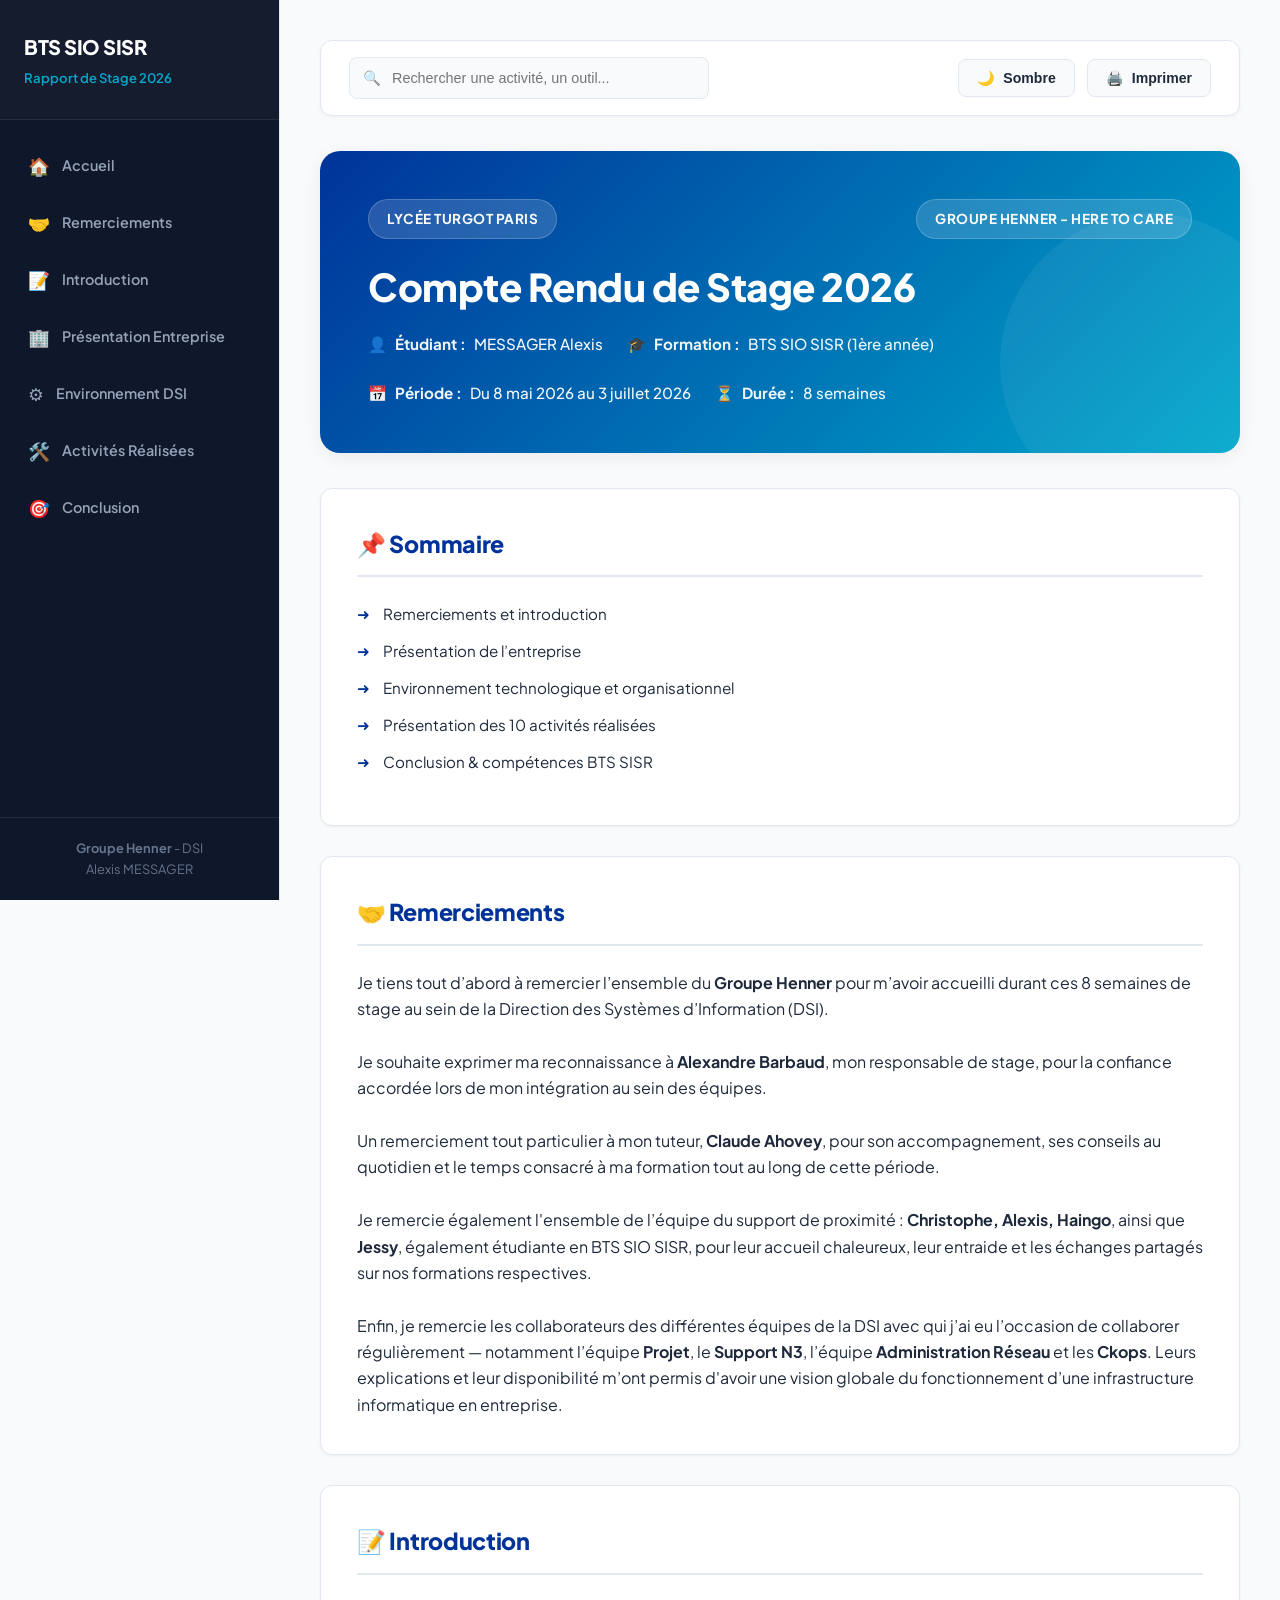
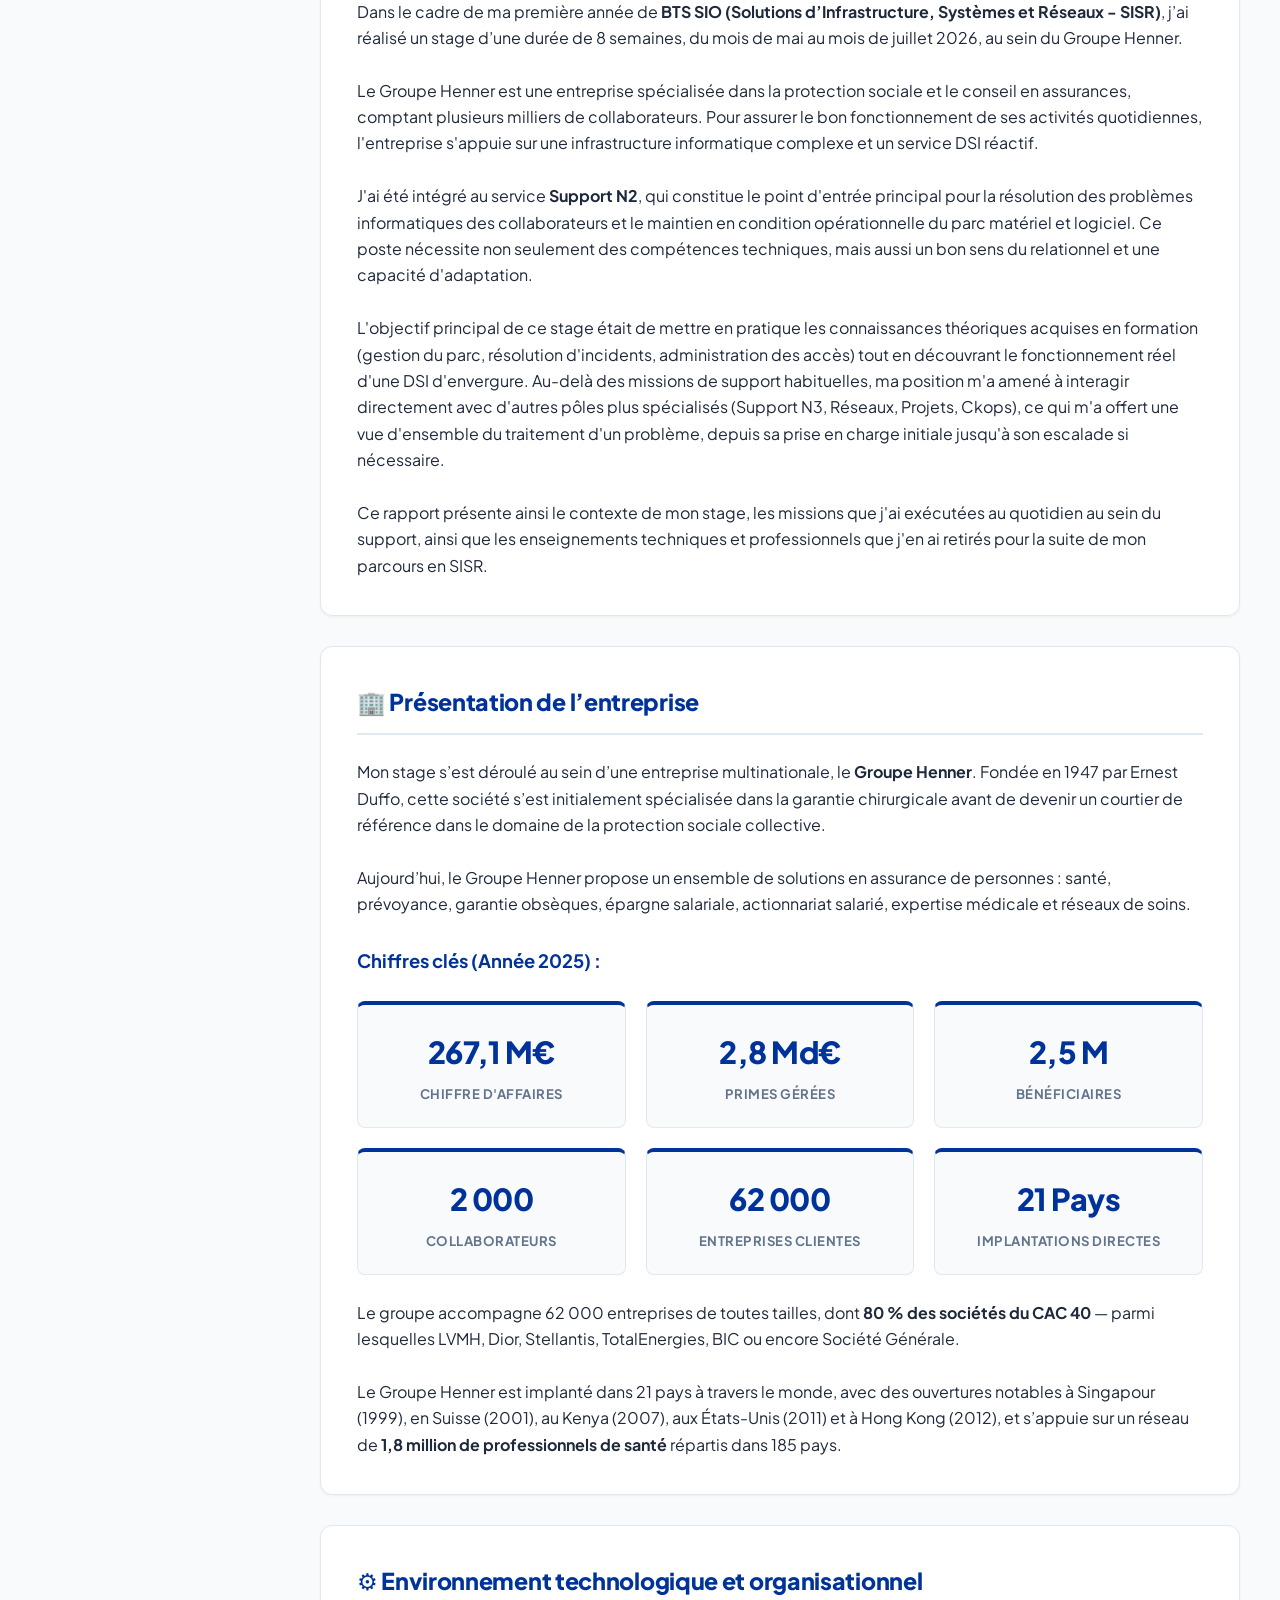
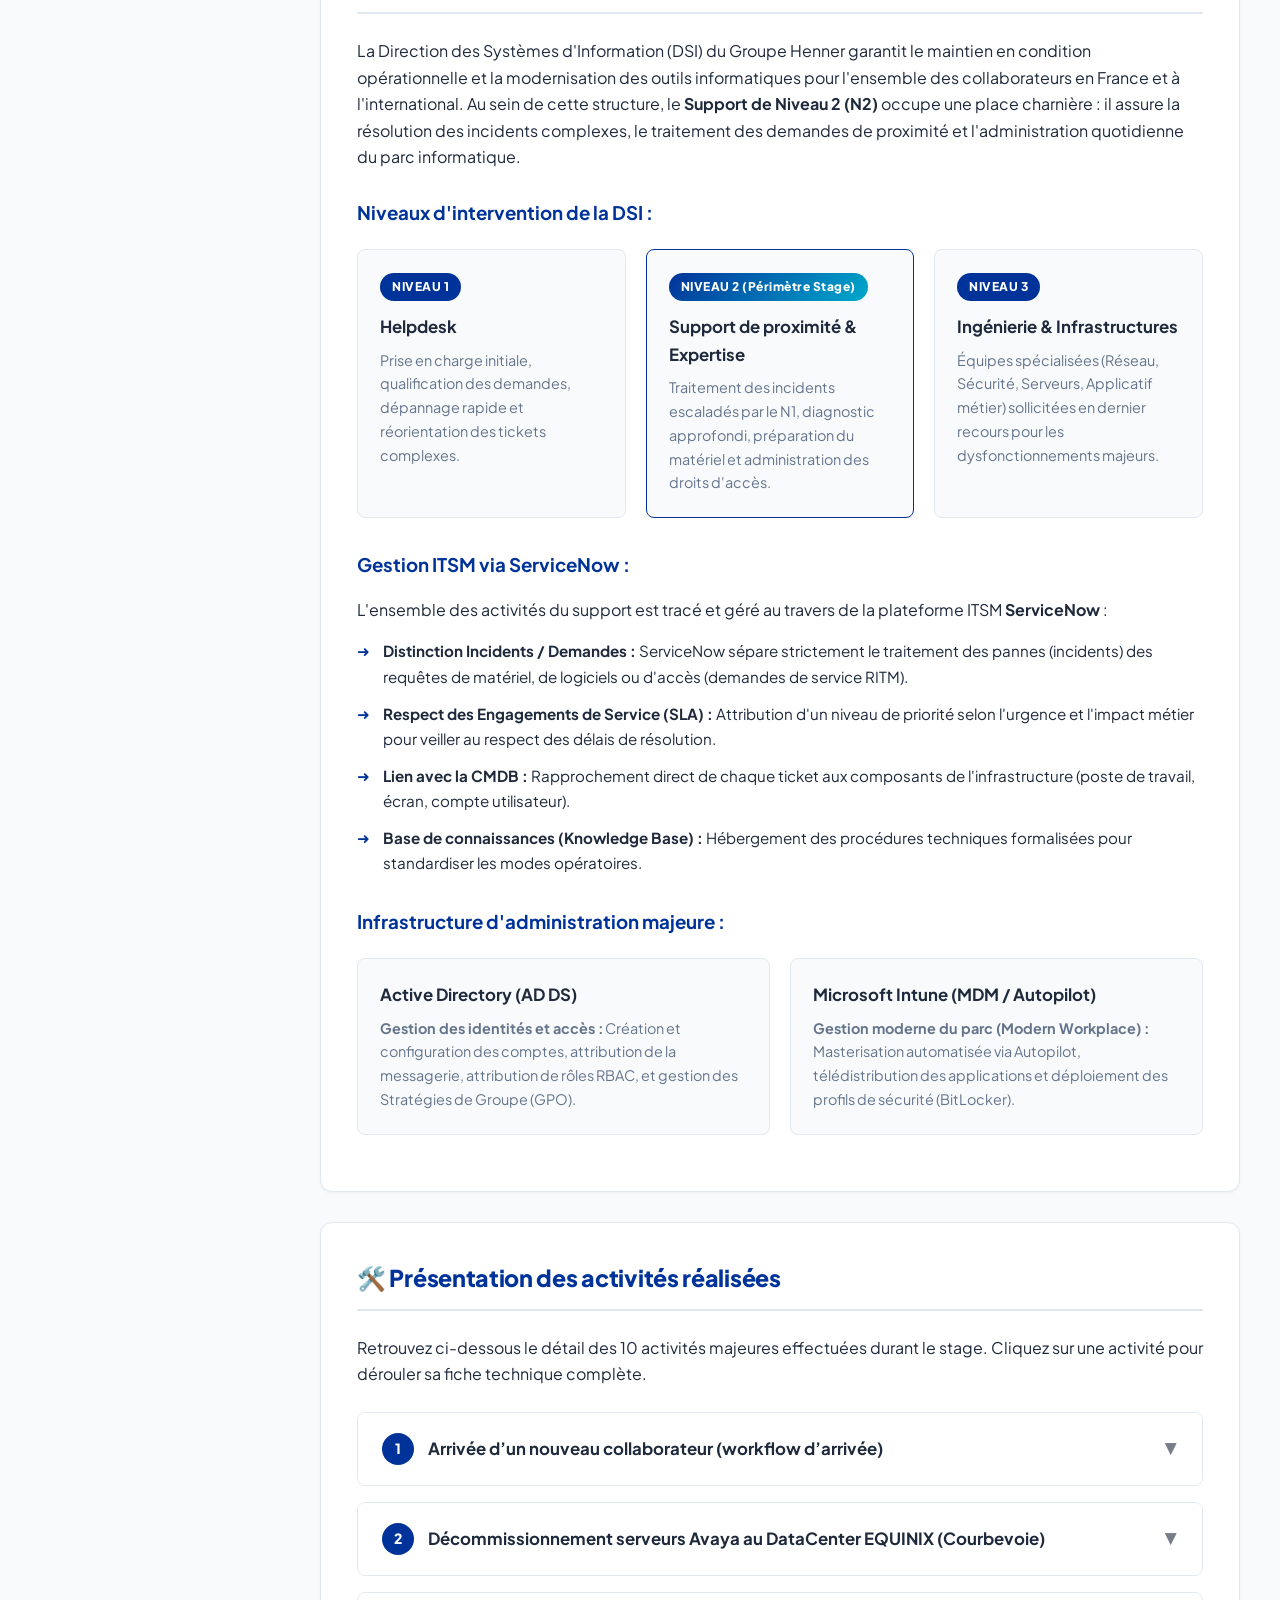
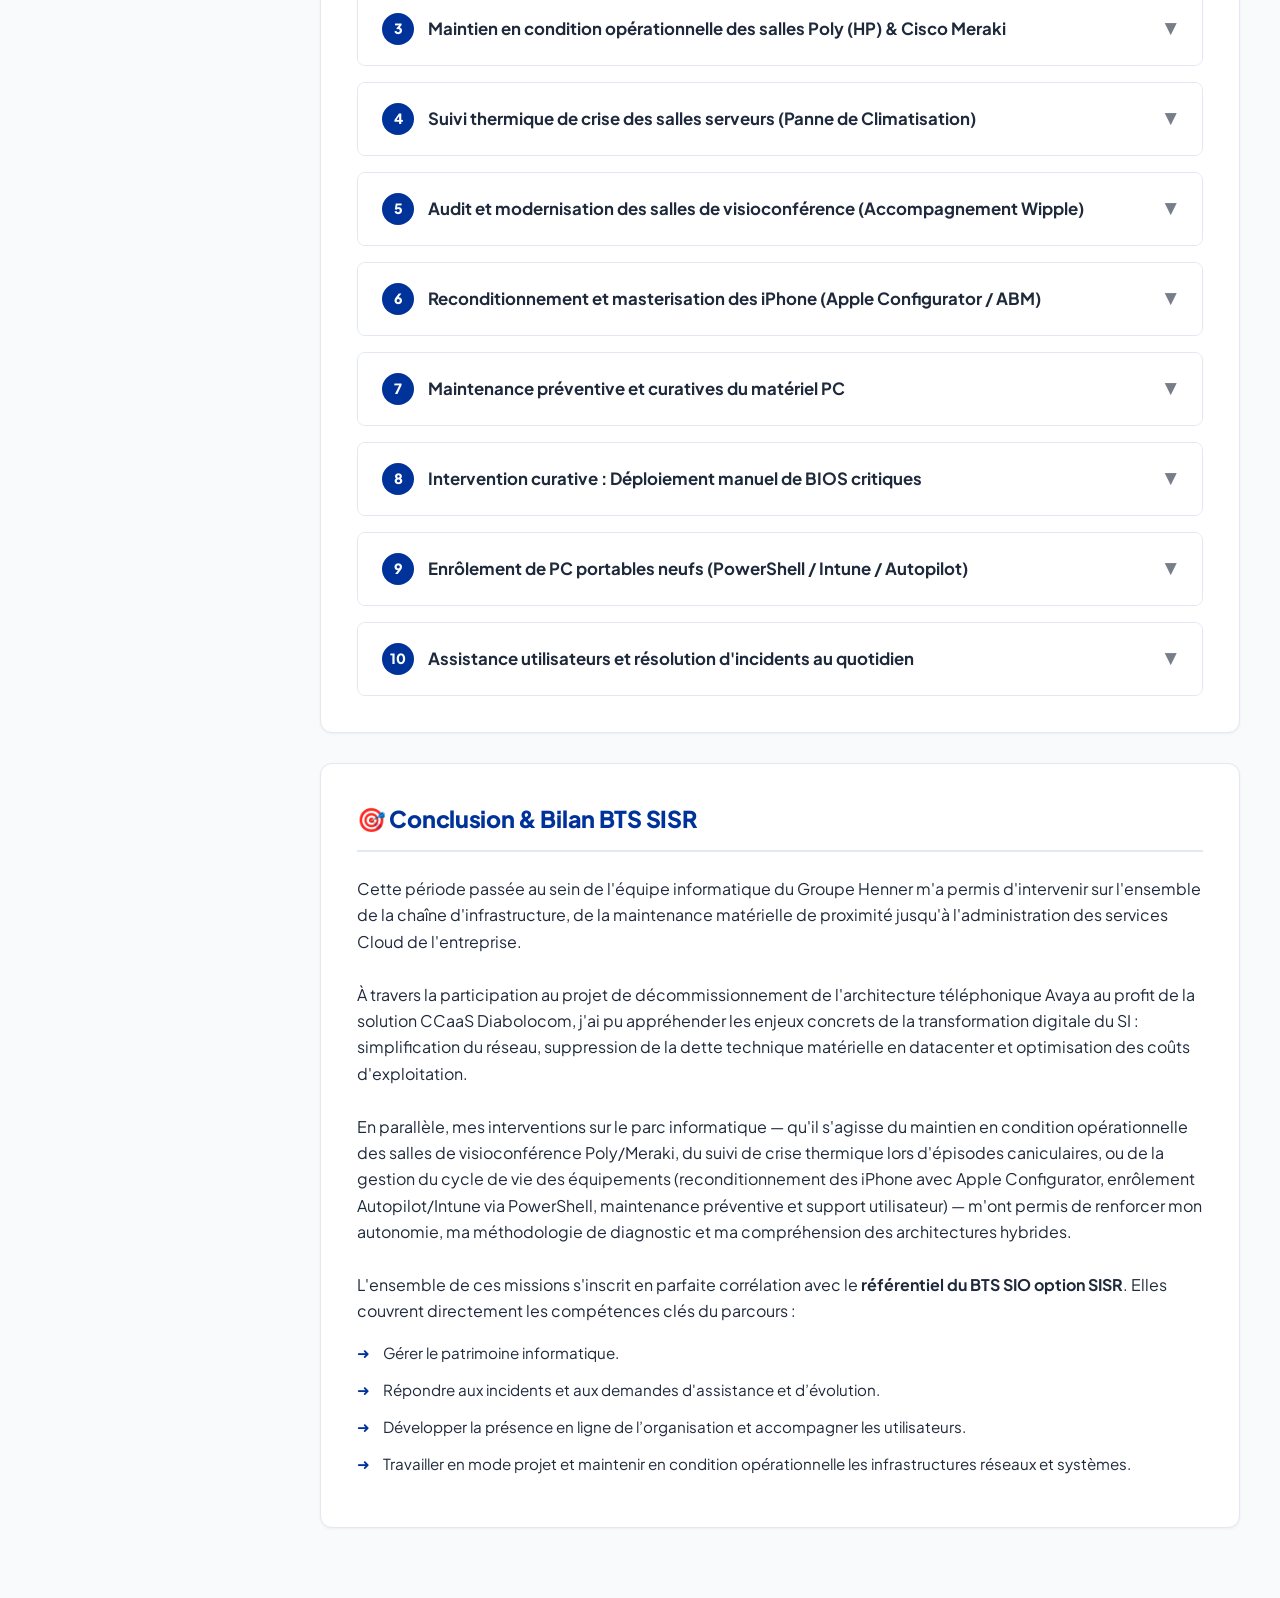
==== commit a7ac118d: "Add files via upload" ====
--- a/rapport_stage_henner.html
+++ b/rapport_stage_henner.html
@@ -4,41 +4,46 @@
     <meta charset="UTF-8">
     <meta name="viewport" content="width=device-width, initial-scale=1.0">
     <title>Compte Rendu de Stage 2026 - MESSAGER Alexis - BTS SIO SISR</title>
+    <link rel="preconnect" href="https://fonts.googleapis.com">
+    <link rel="preconnect" href="https://fonts.gstatic.com" crossorigin>
+    <link href="https://fonts.googleapis.com/css2?family=Plus+Jakarta+Sans:wght@400;500;600;700;800&family=JetBrains+Mono:wght@400;600&display=swap" rel="stylesheet">
     <style>
         :root {
             --primary-color: #003399;
-            --primary-dark: #002266;
-            --primary-light: #e6eeef;
+            --primary-dark: #001f66;
+            --primary-light: #eef2ff;
             --accent-color: #00a8cc;
-            --text-main: #2c3e50;
-            --text-muted: #6c757d;
-            --bg-body: #f4f7f6;
+            --accent-gradient: linear-gradient(135deg, #003399 0%, #00a8cc 100%);
+            --text-main: #1e293b;
+            --text-muted: #64748b;
+            --bg-body: #f8fafc;
             --bg-card: #ffffff;
-            --bg-sidebar: #1a2530;
-            --border-color: #e0e6ed;
-            --shadow-sm: 0 2px 4px rgba(0,0,0,0.05);
-            --shadow-md: 0 4px 12px rgba(0,0,0,0.08);
-            --shadow-lg: 0 8px 24px rgba(0,0,0,0.12);
-            --radius-sm: 6px;
-            --radius-md: 10px;
-            --radius-lg: 16px;
-            --transition: all 0.3s ease;
+            --bg-sidebar: #0f172a;
+            --border-color: #e2e8f0;
+            --shadow-sm: 0 1px 3px rgba(0,0,0,0.05);
+            --shadow-md: 0 4px 20px -2px rgba(0,0,0,0.08);
+            --shadow-lg: 0 12px 30px -4px rgba(0,0,0,0.12);
+            --radius-sm: 8px;
+            --radius-md: 12px;
+            --radius-lg: 20px;
+            --transition: all 0.25s cubic-bezier(0.4, 0, 0.2, 1);
         }
 
         body.dark-theme {
             --primary-color: #3b82f6;
             --primary-dark: #1d4ed8;
-            --primary-light: #1e293b;
+            --primary-light: rgba(59, 130, 246, 0.1);
             --accent-color: #38bdf8;
-            --text-main: #f1f5f9;
+            --accent-gradient: linear-gradient(135deg, #2563eb 0%, #38bdf8 100%);
+            --text-main: #f8fafc;
             --text-muted: #94a3b8;
-            --bg-body: #0f172a;
-            --bg-card: #1e293b;
-            --bg-sidebar: #090d16;
-            --border-color: #334155;
-            --shadow-sm: 0 2px 4px rgba(0,0,0,0.3);
-            --shadow-md: 0 4px 12px rgba(0,0,0,0.4);
-            --shadow-lg: 0 8px 24px rgba(0,0,0,0.5);
+            --bg-body: #090d16;
+            --bg-card: #131c2e;
+            --bg-sidebar: #05080f;
+            --border-color: #1e293b;
+            --shadow-sm: 0 2px 4px rgba(0,0,0,0.4);
+            --shadow-md: 0 6px 20px rgba(0,0,0,0.5);
+            --shadow-lg: 0 12px 30px rgba(0,0,0,0.6);
         }
 
         * {
@@ -48,13 +53,31 @@
         }
 
         body {
-            font-family: 'Segoe UI', system-ui, -apple-system, Roboto, Helvetica, Arial, sans-serif;
+            font-family: 'Plus Jakarta Sans', system-ui, -apple-system, sans-serif;
             background-color: var(--bg-body);
             color: var(--text-main);
-            line-height: 1.6;
+            line-height: 1.65;
             display: flex;
             min-height: 100vh;
             transition: background-color 0.3s ease, color 0.3s ease;
+        }
+
+        /* Top Reading Progress Bar */
+        #progress-container {
+            position: fixed;
+            top: 0;
+            left: 0;
+            width: 100%;
+            height: 4px;
+            background: transparent;
+            z-index: 1001;
+        }
+
+        #progress-bar {
+            height: 100%;
+            background: var(--accent-gradient);
+            width: 0%;
+            transition: width 0.1s ease-out;
         }
 
         /* Sidebar Styling */
@@ -70,47 +93,52 @@
             display: flex;
             flex-direction: column;
             transition: transform 0.3s ease;
-            box-shadow: 2px 0 10px rgba(0,0,0,0.1);
+            border-right: 1px solid var(--border-color);
         }
 
         .sidebar-header {
-            padding: 24px 20px;
-            border-bottom: 1px solid rgba(255,255,255,0.1);
-            text-align: center;
+            padding: 30px 24px;
+            border-bottom: 1px solid rgba(255,255,255,0.08);
+            background: rgba(255,255,255,0.02);
         }
 
         .sidebar-header h2 {
-            font-size: 1.2rem;
-            font-weight: 700;
+            font-size: 1.25rem;
+            font-weight: 800;
             color: #ffffff;
-            letter-spacing: 0.5px;
+            letter-spacing: -0.5px;
         }
 
         .sidebar-header p {
-            font-size: 0.85rem;
+            font-size: 0.82rem;
             color: var(--accent-color);
             margin-top: 4px;
+            font-weight: 600;
         }
 
         .sidebar-nav {
             flex: 1;
             overflow-y: auto;
-            padding: 15px 0;
+            padding: 20px 12px;
         }
 
         .sidebar-nav ul {
             list-style: none;
         }
 
+        .sidebar-nav li {
+            margin-bottom: 4px;
+        }
+
         .sidebar-nav li a {
             display: flex;
             align-items: center;
-            padding: 12px 20px;
-            color: #cbd5e1;
+            padding: 12px 16px;
+            color: #94a3b8;
             text-decoration: none;
-            font-size: 0.92rem;
-            font-weight: 500;
-            border-left: 4px solid transparent;
+            font-size: 0.9rem;
+            font-weight: 600;
+            border-radius: var(--radius-sm);
             transition: var(--transition);
         }
 
@@ -118,7 +146,12 @@
         .sidebar-nav li a.active {
             color: #ffffff;
             background-color: rgba(255,255,255,0.08);
-            border-left-color: var(--accent-color);
+        }
+
+        .sidebar-nav li a.active {
+            background: var(--accent-gradient);
+            color: #ffffff;
+            box-shadow: 0 4px 12px rgba(0, 168, 204, 0.3);
         }
 
         .sidebar-nav li a span.icon {
@@ -127,11 +160,11 @@
         }
 
         .sidebar-footer {
-            padding: 15px 20px;
-            border-top: 1px solid rgba(255,255,255,0.1);
+            padding: 20px;
+            border-top: 1px solid rgba(255,255,255,0.08);
             font-size: 0.8rem;
             text-align: center;
-            color: #94a3b8;
+            color: #64748b;
         }
 
         /* Main Content Layout */
@@ -148,40 +181,42 @@
             display: flex;
             justify-content: space-between;
             align-items: center;
-            margin-bottom: 30px;
+            margin-bottom: 35px;
             background: var(--bg-card);
-            padding: 15px 25px;
+            padding: 16px 28px;
             border-radius: var(--radius-md);
             box-shadow: var(--shadow-sm);
             border: 1px solid var(--border-color);
+            backdrop-filter: blur(8px);
         }
 
         .search-box {
             position: relative;
-            width: 320px;
+            width: 360px;
         }
 
         .search-box input {
             width: 100%;
-            padding: 10px 15px 10px 38px;
+            padding: 12px 16px 12px 42px;
             border-radius: var(--radius-sm);
             border: 1px solid var(--border-color);
             background-color: var(--bg-body);
             color: var(--text-main);
             font-size: 0.9rem;
+            font-weight: 500;
             outline: none;
             transition: var(--transition);
         }
 
         .search-box input:focus {
             border-color: var(--primary-color);
-            box-shadow: 0 0 0 3px rgba(0, 51, 153, 0.15);
+            box-shadow: 0 0 0 4px var(--primary-light);
         }
 
         .search-box::before {
             content: '🔍';
             position: absolute;
-            left: 12px;
+            left: 14px;
             top: 50%;
             transform: translateY(-50%);
             font-size: 0.9rem;
@@ -198,11 +233,11 @@
             background-color: var(--bg-body);
             border: 1px solid var(--border-color);
             color: var(--text-main);
-            padding: 8px 16px;
+            padding: 10px 18px;
             border-radius: var(--radius-sm);
             cursor: pointer;
             font-size: 0.88rem;
-            font-weight: 600;
+            font-weight: 700;
             display: inline-flex;
             align-items: center;
             gap: 8px;
@@ -213,6 +248,8 @@
             background-color: var(--primary-color);
             color: #ffffff;
             border-color: var(--primary-color);
+            transform: translateY(-2px);
+            box-shadow: var(--shadow-sm);
         }
 
         .mobile-toggle {
@@ -226,10 +263,10 @@
 
         /* Banner / Header Section */
         .hero-header {
-            background: linear-gradient(135deg, var(--primary-color) 0%, var(--primary-dark) 100%);
+            background: var(--accent-gradient);
             color: #ffffff;
             border-radius: var(--radius-lg);
-            padding: 40px;
+            padding: 48px;
             margin-bottom: 35px;
             box-shadow: var(--shadow-md);
             position: relative;
@@ -239,11 +276,11 @@
         .hero-header::after {
             content: '';
             position: absolute;
-            right: -50px;
-            bottom: -50px;
-            width: 250px;
-            height: 250px;
-            background: rgba(255,255,255,0.05);
+            right: -60px;
+            bottom: -60px;
+            width: 300px;
+            height: 300px;
+            background: rgba(255,255,255,0.06);
             border-radius: 50%;
             pointer-events: none;
         }
@@ -253,52 +290,55 @@
             justify-content: space-between;
             align-items: flex-start;
             flex-wrap: wrap;
-            gap: 20px;
+            gap: 15px;
             margin-bottom: 25px;
         }
 
         .badge-institution {
             display: flex;
             align-items: center;
-            gap: 15px;
-            background: rgba(255,255,255,0.12);
-            padding: 10px 18px;
+            gap: 10px;
+            background: rgba(255,255,255,0.15);
+            padding: 8px 18px;
             border-radius: 30px;
-            backdrop-filter: blur(5px);
+            backdrop-filter: blur(10px);
+            border: 1px solid rgba(255,255,255,0.2);
         }
 
         .badge-logo-text {
             font-weight: 700;
-            letter-spacing: 1px;
+            letter-spacing: 0.5px;
+            font-size: 0.85rem;
+        }
+
+        .hero-title {
+            font-size: 2.4rem;
+            font-weight: 800;
+            line-height: 1.2;
+            margin-bottom: 20px;
+            letter-spacing: -0.5px;
+        }
+
+        .hero-meta {
+            display: flex;
+            flex-wrap: wrap;
+            gap: 24px;
             font-size: 0.95rem;
-        }
-
-        .hero-title {
-            font-size: 2.2rem;
-            font-weight: 800;
-            line-height: 1.25;
-            margin-bottom: 15px;
-        }
-
-        .hero-meta {
-            display: flex;
-            flex-wrap: wrap;
-            gap: 20px;
-            font-size: 0.95rem;
-            opacity: 0.9;
+            opacity: 0.95;
         }
 
         .hero-meta-item {
             display: flex;
             align-items: center;
             gap: 8px;
+            font-weight: 500;
         }
 
         /* Content Card Sections */
         .content-card {
             background-color: var(--bg-card);
             border-radius: var(--radius-md);
-            padding: 30px;
+            padding: 36px;
             margin-bottom: 30px;
             box-shadow: var(--shadow-sm);
             border: 1px solid var(--border-color);
@@ -310,15 +350,16 @@
         }
 
         .section-title {
-            font-size: 1.5rem;
-            font-weight: 700;
+            font-size: 1.45rem;
+            font-weight: 800;
             color: var(--primary-color);
-            margin-bottom: 20px;
-            padding-bottom: 10px;
+            margin-bottom: 24px;
+            padding-bottom: 12px;
             border-bottom: 2px solid var(--border-color);
             display: flex;
             align-items: center;
             gap: 12px;
+            letter-spacing: -0.3px;
         }
 
         body.dark-theme .section-title {
@@ -328,7 +369,7 @@
         /* Stats Grid */
         .stats-grid {
             display: grid;
-            grid-template-columns: repeat(auto-fit, minmax(220px, 1fr));
+            grid-template-columns: repeat(auto-fit, minmax(200px, 1fr));
             gap: 20px;
             margin: 25px 0;
         }
@@ -336,23 +377,24 @@
         .stat-card {
             background-color: var(--bg-body);
             border: 1px solid var(--border-color);
-            border-left: 4px solid var(--primary-color);
-            padding: 20px;
+            border-top: 4px solid var(--primary-color);
+            padding: 22px;
             border-radius: var(--radius-sm);
             text-align: center;
             transition: var(--transition);
         }
 
         .stat-card:hover {
-            transform: translateY(-3px);
+            transform: translateY(-4px);
             box-shadow: var(--shadow-sm);
         }
 
         .stat-value {
-            font-size: 1.8rem;
+            font-size: 1.9rem;
             font-weight: 800;
             color: var(--primary-color);
-            margin-bottom: 5px;
+            margin-bottom: 6px;
+            letter-spacing: -0.5px;
         }
 
         body.dark-theme .stat-value {
@@ -360,9 +402,9 @@
         }
 
         .stat-label {
-            font-size: 0.85rem;
+            font-size: 0.82rem;
             color: var(--text-muted);
-            font-weight: 600;
+            font-weight: 700;
             text-transform: uppercase;
             letter-spacing: 0.5px;
         }
@@ -370,7 +412,7 @@
         /* Timeline / Level Box */
         .level-grid {
             display: grid;
-            grid-template-columns: repeat(auto-fit, minmax(280px, 1fr));
+            grid-template-columns: repeat(auto-fit, minmax(260px, 1fr));
             gap: 20px;
             margin: 20px 0;
         }
@@ -379,24 +421,31 @@
             background: var(--bg-body);
             border: 1px solid var(--border-color);
             border-radius: var(--radius-sm);
-            padding: 20px;
+            padding: 22px;
             position: relative;
+            transition: var(--transition);
+        }
+
+        .level-box:hover {
+            border-color: var(--primary-color);
         }
 
         .level-badge {
             display: inline-block;
             background: var(--primary-color);
             color: white;
-            padding: 4px 10px;
-            border-radius: 12px;
+            padding: 4px 12px;
+            border-radius: 20px;
             font-size: 0.75rem;
-            font-weight: 700;
-            margin-bottom: 10px;
+            font-weight: 800;
+            margin-bottom: 12px;
+            letter-spacing: 0.5px;
         }
 
         .level-box h4 {
             font-size: 1.05rem;
             margin-bottom: 8px;
+            font-weight: 700;
         }
 
         .level-box p {
@@ -408,7 +457,7 @@
         .accordion {
             display: flex;
             flex-direction: column;
-            gap: 15px;
+            gap: 16px;
         }
 
         .accordion-item {
@@ -420,13 +469,13 @@
         }
 
         .accordion-header {
-            padding: 18px 24px;
+            padding: 20px 24px;
             background-color: var(--bg-card);
             cursor: pointer;
             display: flex;
             justify-content: space-between;
             align-items: center;
-            font-weight: 600;
+            font-weight: 700;
             font-size: 1.05rem;
             user-select: none;
             transition: var(--transition);
@@ -439,35 +488,37 @@
         .accordion-header .item-title {
             display: flex;
             align-items: center;
-            gap: 12px;
+            gap: 14px;
         }
 
         .accordion-header .item-number {
-            background-color: var(--primary-color);
+            background: var(--primary-color);
             color: white;
-            width: 28px;
-            height: 28px;
+            width: 32px;
+            height: 32px;
             border-radius: 50%;
             display: flex;
             align-items: center;
             justify-content: center;
-            font-size: 0.85rem;
-            font-weight: 700;
+            font-size: 0.88rem;
+            font-weight: 800;
             flex-shrink: 0;
         }
 
         body.dark-theme .accordion-header .item-number {
-            background-color: var(--accent-color);
+            background: var(--accent-color);
             color: #0f172a;
         }
 
         .accordion-icon {
-            font-size: 1.2rem;
+            font-size: 1rem;
             transition: transform 0.3s ease;
+            opacity: 0.6;
         }
 
         .accordion-item.active .accordion-icon {
             transform: rotate(180deg);
+            opacity: 1;
         }
 
         .accordion-content {
@@ -476,7 +527,6 @@
             transition: max-height 0.4s ease-out, padding 0.3s ease;
             padding: 0 24px;
             background-color: var(--bg-card);
-            border-top: 0 solid var(--border-color);
         }
 
         .accordion-item.active .accordion-content {
@@ -485,69 +535,18 @@
             border-top: 1px solid var(--border-color);
         }
 
-        /* Image Gallery / Cards */
-        .image-gallery {
-            display: grid;
-            grid-template-columns: repeat(auto-fit, minmax(200px, 1fr));
-            gap: 15px;
-            margin: 20px 0;
-        }
-
-        .img-card {
-            background-color: var(--bg-body);
-            border: 1px solid var(--border-color);
-            border-radius: var(--radius-sm);
-            overflow: hidden;
-            text-align: center;
-            padding: 12px;
-            cursor: pointer;
-            transition: var(--transition);
-        }
-
-        .img-card:hover {
-            transform: scale(1.02);
-            box-shadow: var(--shadow-sm);
-        }
-
-        .img-placeholder {
-            width: 100%;
-            height: 140px;
-            background: linear-gradient(135deg, #cbd5e1 0%, #94a3b8 100%);
-            border-radius: 4px;
-            display: flex;
-            align-items: center;
-            justify-content: center;
-            color: #334155;
-            font-weight: 600;
-            font-size: 0.85rem;
-            margin-bottom: 8px;
-            padding: 10px;
-            text-align: center;
-        }
-
-        body.dark-theme .img-placeholder {
-            background: linear-gradient(135deg, #334155 0%, #1e293b 100%);
-            color: #cbd5e1;
-        }
-
-        .img-caption {
-            font-size: 0.8rem;
-            color: var(--text-muted);
-            font-weight: 500;
-        }
-
         /* Code Block Styling */
         .code-container {
-            background-color: #0f172a;
+            background-color: #090d16;
             color: #f8fafc;
             border-radius: var(--radius-sm);
-            padding: 16px 20px;
-            font-family: 'Consolas', 'Monaco', 'Courier New', monospace;
-            font-size: 0.9rem;
-            margin: 15px 0;
+            padding: 18px 22px;
+            font-family: 'JetBrains Mono', monospace;
+            font-size: 0.88rem;
+            margin: 18px 0;
             position: relative;
             overflow-x: auto;
-            border: 1px solid #334155;
+            border: 1px solid #1e293b;
         }
 
         .code-header {
@@ -555,22 +554,24 @@
             justify-content: space-between;
             align-items: center;
             margin-bottom: 10px;
-            padding-bottom: 6px;
-            border-bottom: 1px solid #334155;
-            color: #94a3b8;
+            padding-bottom: 8px;
+            border-bottom: 1px solid #1e293b;
+            color: #64748b;
             font-size: 0.75rem;
+            font-weight: 700;
             text-transform: uppercase;
             letter-spacing: 1px;
         }
 
         .btn-copy {
-            background: #334155;
+            background: #1e293b;
             color: #f8fafc;
             border: none;
-            padding: 4px 8px;
+            padding: 5px 10px;
             border-radius: 4px;
             cursor: pointer;
             font-size: 0.75rem;
+            font-weight: 600;
             transition: var(--transition);
         }
 
@@ -587,13 +588,13 @@
 
         ul.custom-list li {
             position: relative;
-            padding-left: 24px;
-            margin-bottom: 10px;
+            padding-left: 26px;
+            margin-bottom: 12px;
             font-size: 0.95rem;
         }
 
         ul.custom-list li::before {
-            content: '➔';
+            content: '➜';
             position: absolute;
             left: 0;
             color: var(--primary-color);
@@ -602,41 +603,6 @@
 
         body.dark-theme ul.custom-list li::before {
             color: var(--accent-color);
-        }
-
-        /* Modal Lightbox */
-        .modal {
-            display: none;
-            position: fixed;
-            z-index: 1000;
-            left: 0;
-            top: 0;
-            width: 100%;
-            height: 100%;
-            background-color: rgba(0, 0, 0, 0.85);
-            align-items: center;
-            justify-content: center;
-            padding: 20px;
-        }
-
-        .modal-content {
-            background-color: var(--bg-card);
-            border-radius: var(--radius-md);
-            padding: 30px;
-            max-width: 600px;
-            width: 100%;
-            text-align: center;
-            position: relative;
-            box-shadow: var(--shadow-lg);
-        }
-
-        .modal-close {
-            position: absolute;
-            right: 15px;
-            top: 15px;
-            font-size: 1.5rem;
-            cursor: pointer;
-            color: var(--text-muted);
         }
 
         /* Scroll to Top */
@@ -644,10 +610,10 @@
             position: fixed;
             bottom: 30px;
             right: 30px;
-            background-color: var(--primary-color);
+            background: var(--accent-gradient);
             color: white;
-            width: 45px;
-            height: 45px;
+            width: 48px;
+            height: 48px;
             border-radius: 50%;
             display: flex;
             align-items: center;
@@ -658,6 +624,7 @@
             visibility: hidden;
             transition: var(--transition);
             z-index: 90;
+            font-size: 1.1rem;
         }
 
         .scroll-top.visible {
@@ -667,7 +634,7 @@
 
         .scroll-top:hover {
             transform: translateY(-4px);
-            background-color: var(--primary-dark);
+            box-shadow: var(--shadow-lg);
         }
 
         /* Responsive Styles */
@@ -691,17 +658,17 @@
             }
 
             .search-box {
-                width: 200px;
+                width: 220px;
             }
         }
 
         @media (max-width: 600px) {
             .hero-header {
-                padding: 25px;
+                padding: 28px;
             }
 
             .hero-title {
-                font-size: 1.6rem;
+                font-size: 1.7rem;
             }
 
             .top-bar {
@@ -720,7 +687,7 @@
         }
 
         @media print {
-            aside.sidebar, .top-bar, .scroll-top, .btn-action {
+            aside.sidebar, .top-bar, .scroll-top, .btn-action, #progress-container {
                 display: none !important;
             }
 
@@ -750,6 +717,11 @@
     </style>
 </head>
 <body>
+
+    <!-- Scroll Progress Bar -->
+    <div id="progress-container">
+        <div id="progress-bar"></div>
+    </div>
 
     <!-- Sidebar Navigation -->
     <aside class="sidebar" id="sidebar">
@@ -766,7 +738,6 @@
                 <li><a href="#environnement"><span class="icon">⚙️</span>Environnement DSI</a></li>
                 <li><a href="#activites"><span class="icon">🛠️</span>Activités Réalisées</a></li>
                 <li><a href="#conclusion"><span class="icon">🎯</span>Conclusion</a></li>
-                <li><a href="#annexes"><span class="icon">📁</span>Annexes</a></li>
             </ul>
         </nav>
         <div class="sidebar-footer">
@@ -794,7 +765,7 @@
         <header class="hero-header" id="hero">
             <div class="header-top">
                 <div class="badge-institution">
-                    <span class="badge-logo-text">LYCÉE TURGOT PARIS (1839)</span>
+                    <span class="badge-logo-text">LYCÉE TURGOT PARIS</span>
                 </div>
                 <div class="badge-institution">
                     <span class="badge-logo-text">GROUPE HENNER - HERE TO CARE</span>
@@ -818,7 +789,6 @@
                 <li><a href="#environnement" style="color: inherit; text-decoration: none;">Environnement technologique et organisationnel</a></li>
                 <li><a href="#activites" style="color: inherit; text-decoration: none;">Présentation des 10 activités réalisées</a></li>
                 <li><a href="#conclusion" style="color: inherit; text-decoration: none;">Conclusion & compétences BTS SISR</a></li>
-                <li><a href="#annexes" style="color: inherit; text-decoration: none;">Annexes et captures d'écran</a></li>
             </ul>
         </section>
 
@@ -857,7 +827,7 @@
             <br>
             <p>Aujourd’hui, le Groupe Henner propose un ensemble de solutions en assurance de personnes : santé, prévoyance, garantie obsèques, épargne salariale, actionnariat salarié, expertise médicale et réseaux de soins.</p>
 
-            <h3 style="margin-top: 25px; margin-bottom: 15px; font-size: 1.15rem; color: var(--primary-color);">Chiffres clés (Année 2025) :</h3>
+            <h3 style="margin-top: 28px; margin-bottom: 16px; font-size: 1.15rem; color: var(--primary-color);">Chiffres clés (Année 2025) :</h3>
             
             <div class="stats-grid">
                 <div class="stat-card">
@@ -889,13 +859,6 @@
             <p>Le groupe accompagne 62 000 entreprises de toutes tailles, dont <strong>80 % des sociétés du CAC 40</strong> — parmi lesquelles LVMH, Dior, Stellantis, TotalEnergies, BIC ou encore Société Générale.</p>
             <br>
             <p>Le Groupe Henner est implanté dans 21 pays à travers le monde, avec des ouvertures notables à Singapour (1999), en Suisse (2001), au Kenya (2007), aux États-Unis (2011) et à Hong Kong (2012), et s’appuie sur un réseau de <strong>1,8 million de professionnels de santé</strong> répartis dans 185 pays.</p>
-            
-            <div class="image-gallery" style="margin-top:20px;">
-                <div class="img-card" onclick="openModal('Carte de l'implantation internationale du Groupe Henner')">
-                    <div class="img-placeholder">🗺️ Carte de l’implantation internationale du Groupe Henner</div>
-                    <div class="img-caption">Implantation mondiale dans 21 pays</div>
-                </div>
-            </div>
         </section>
 
         <!-- Environnement technologique et organisationnel -->
@@ -903,7 +866,7 @@
             <h2 class="section-title">⚙️ Environnement technologique et organisationnel</h2>
             <p>La Direction des Systèmes d'Information (DSI) du Groupe Henner garantit le maintien en condition opérationnelle et la modernisation des outils informatiques pour l'ensemble des collaborateurs en France et à l'international. Au sein de cette structure, le <strong>Support de Niveau 2 (N2)</strong> occupe une place charnière : il assure la résolution des incidents complexes, le traitement des demandes de proximité et l'administration quotidienne du parc informatique.</p>
 
-            <h3 style="margin-top: 25px; margin-bottom: 15px; color: var(--primary-color);">Niveaux d'intervention de la DSI :</h3>
+            <h3 style="margin-top: 28px; margin-bottom: 16px; color: var(--primary-color);">Niveaux d'intervention de la DSI :</h3>
             <div class="level-grid">
                 <div class="level-box">
                     <span class="level-badge">NIVEAU 1</span>
@@ -911,7 +874,7 @@
                     <p>Prise en charge initiale, qualification des demandes, dépannage rapide et réorientation des tickets complexes.</p>
                 </div>
                 <div class="level-box" style="border-color: var(--primary-color);">
-                    <span class="level-badge" style="background: var(--accent-color); color:#000;">NIVEAU 2 (Périmètre Stage)</span>
+                    <span class="level-badge" style="background: var(--accent-gradient); color:#fff;">NIVEAU 2 (Périmètre Stage)</span>
                     <h4>Support de proximité & Expertise</h4>
                     <p>Traitement des incidents escaladés par le N1, diagnostic approfondi, préparation du matériel et administration des droits d'accès.</p>
                 </div>
@@ -922,7 +885,7 @@
                 </div>
             </div>
 
-            <h3 style="margin-top: 30px; margin-bottom: 15px; color: var(--primary-color);">Gestion ITSM via ServiceNow :</h3>
+            <h3 style="margin-top: 32px; margin-bottom: 16px; color: var(--primary-color);">Gestion ITSM via ServiceNow :</h3>
             <p>L'ensemble des activités du support est tracé et géré au travers de la plateforme ITSM <strong>ServiceNow</strong> :</p>
             <ul class="custom-list">
                 <li><strong>Distinction Incidents / Demandes :</strong> ServiceNow sépare strictement le traitement des pannes (incidents) des requêtes de matériel, de logiciels ou d'accès (demandes de service RITM).</li>
@@ -931,7 +894,7 @@
                 <li><strong>Base de connaissances (Knowledge Base) :</strong> Hébergement des procédures techniques formalisées pour standardiser les modes opératoires.</li>
             </ul>
 
-            <h3 style="margin-top: 30px; margin-bottom: 15px; color: var(--primary-color);">Infrastructure d'administration majeure :</h3>
+            <h3 style="margin-top: 32px; margin-bottom: 16px; color: var(--primary-color);">Infrastructure d'administration majeure :</h3>
             <div class="level-grid">
                 <div class="level-box">
                     <h4>Active Directory (AD DS)</h4>
@@ -947,7 +910,7 @@
         <!-- Activités Réalisées -->
         <section class="content-card searchable-section" id="activites">
             <h2 class="section-title">🛠️ Présentation des activités réalisées</h2>
-            <p style="margin-bottom: 20px;">Retrouvez ci-dessous le détail des 10 activités majeures effectuées durant le stage. Cliquez sur une activité pour dérouler sa fiche technique complète.</p>
+            <p style="margin-bottom: 24px;">Retrouvez ci-dessous le détail des 10 activités majeures effectuées durant le stage. Cliquez sur une activité pour dérouler sa fiche technique complète.</p>
 
             <div class="accordion">
 
@@ -961,7 +924,7 @@
                         <span class="accordion-icon">▼</span>
                     </div>
                     <div class="accordion-content">
-                        <p>Cette activité constitue un point central des missions de l’équipe N2 Support. L’équipe ASSET prépare le matériel nécessaire à la suite des demandes formulées par les RH. Le matériel nous est remis dans un sac à dos étiqueté avec le nom, le prénom, la date d’arrivée et le numéro de RITM ServiceNow.</p>
+                        <p>Cette activité constitue un point central des missions de l’équipe N2 Support. L’équipe ASSET prépare le matériel nécessaire à la suite des demandes formulées par les RH. Le matériel nous est remis dans un sac à dos étiqueté avec les informations du collaborateur et le numéro de RITM ServiceNow.</p>
                         <br>
                         <p><strong>Contenu du sac :</strong> PC portable DELL (gammes « Turquoise », « Ciel », ou « Orange » selon le profil métier), casque JABRA/DELL, filtre de confidentialité, câble antivol et chargeur. L’ensemble est tracé nominativement dans ServiceNow et l'application « Ma Fiche Matériel ».</p>
                         <br>
@@ -976,25 +939,6 @@
                         </ol>
                         <br>
                         <p><strong>Onboarding le Jour J :</strong> Accueil du collaborateur avec son manager au Kiosque, configuration guidée de l'Authentification Multi-Facteurs (MFA obligatoire depuis juin 2026), et clôture du ticket RITM sur ServiceNow.</p>
-                        
-                        <div class="image-gallery">
-                            <div class="img-card" onclick="openModal('Étiquette RITM et Sac à dos')">
-                                <div class="img-placeholder">🏷️ Étiquette RITM (Samuel Sorena 1/7)</div>
-                                <div class="img-caption">Suivi de préparation RITM</div>
-                            </div>
-                            <div class="img-card" onclick="openModal('Équipements DELL & Accessoires')">
-                                <div class="img-placeholder">💻 PC Portable DELL & Accessoires</div>
-                                <div class="img-caption">PC Dell, Antivol, Filtre, Casque Jabra</div>
-                            </div>
-                            <div class="img-card" onclick="openModal('Console Active Directory')">
-                                <div class="img-placeholder">🔑 Active Directory - Reinitialisation</div>
-                                <div class="img-caption">Recherche & Reset mot de passe</div>
-                            </div>
-                            <div class="img-card" onclick="openModal('Menu Autopilot')">
-                                <div class="img-placeholder">⚡ Windows Autopilot Pre-provision</div>
-                                <div class="img-caption">Pré-approvisionnement Autopilot</div>
-                            </div>
-                        </div>
                     </div>
                 </div>
 
@@ -1017,14 +961,7 @@
                             <li>Retrait physique des équipements téléphoniques obsolètes.</li>
                         </ul>
                         <br>
-                        <p><strong>Intervention sur site :</strong> Je me suis rendu au DataCenter Equinix de Courbevoie aux côtés de Franck (Administrateur Réseau) afin de procéder au débranchement physique et à la déconnexion de deux modules serveurs Avaya. Nous avons ensuite contrôlé sur la supervision <strong>PRTG</strong> que leur statut est bien passé en HORS SERVICE, libérant ainsi des baies et réduisant l'empreinte énergétique.</p>
-                        
-                        <div class="image-gallery">
-                            <div class="img-card" onclick="openModal('Serveurs Avaya au Datacenter EQUINIX')">
-                                <div class="img-placeholder">🖥️ Baies Serveurs Avaya Equinix</div>
-                                <div class="img-caption">Déconnexion physique & vérification PRTG</div>
-                            </div>
-                        </div>
+                        <p><strong>Intervention sur site :</strong> Je me suis rendu au DataCenter Equinix de Courbevoie aux côtés d'un Administrateur Réseau afin de procéder au débranchement physique et à la déconnexion de deux modules serveurs Avaya. Nous avons ensuite contrôlé sur la supervision <strong>PRTG</strong> que leur statut est bien passé en HORS SERVICE, libérant ainsi des baies et réduisant l'empreinte énergétique.</p>
                     </div>
                 </div>
 
@@ -1071,14 +1008,14 @@
                         <span class="accordion-icon">▼</span>
                     </div>
                     <div class="accordion-content">
-                        <p>Lors d'un épisode de canicule extrême (40°C à 42°C extérieurs), une panne majeure de la climatisation centrale a impacté le bâtiment pendant une semaine. Le siège hébergeant 5 salles serveurs (étages 0, 2, 4, 5 et 8) contenant les switchs de brassage réseau et le stockage Cloud, une procédure de suivi de crise a été déployée.</p>
+                        <p>Lors d'un épisode de canicule extrême (40°C à 42°C extérieurs), une panne majeure de la climatisation centrale a impacté le bâtiment pendant une semaine. Le siège hébergeant 5 salles serveurs contenant les switchs de brassage réseau et le stockage Cloud, une procédure de suivi de crise a été déployée.</p>
                         <br>
                         <p><strong>Procédure de contrôle :</strong> Réalisation de relevés thermiques manuels toutes les 3 heures à l'aide d'une sonde portative. 3 points de mesure par salle : avant de baie, arrière de baie et centre de la pièce.</p>
                         <br>
                         <p><strong>Bilan et Analyse des données :</strong></p>
                         <ul class="custom-list">
-                            <li><strong>Salles Étages 2 et 5 :</strong> Climatisation autonome fonctionnelle → Températures stables à 24°C.</li>
-                            <li><strong>Salles Étages 0, 4 et 8 :</strong> Impactées par la panne → Montée des températures entre 35°C et 39°C.</li>
+                            <li><strong>Salles autonomes :</strong> Climatisation autonome fonctionnelle → Températures stables à 24°C.</li>
+                            <li><strong>Salles dépendantes :</strong> Impactées par la panne → Montée des températures entre 35°C et 39°C.</li>
                         </ul>
                         <p>Le seuil critique d'extinction automatique (thermal shutdown) étant fixé à 40°C par les constructeurs, la traçabilité rigoureuse a permis de constater la stabilisation des températures sous ce seuil critique, évitant un arrêt d'urgence des infrastructures.</p>
                     </div>
@@ -1094,7 +1031,7 @@
                         <span class="accordion-icon">▼</span>
                     </div>
                     <div class="accordion-content">
-                        <p>Participation à un audit technique complet des 3 salles de réunion principales du siège avec l'équipe Projet, le Responsable Support N2 et un ingénieur d'affaires du prestataire Wipple.</p>
+                        <p>Participation à un audit technique complet des 3 salles de réunion principales du siège avec l'équipe Projet, le Responsable Support N2 et un ingénieur d'affaires d'un prestataire spécialisé (Wipple).</p>
                         <br>
                         <p><strong>Les 4 axes de l'étude :</strong></p>
                         <ol style="margin-left: 20px;">
@@ -1232,48 +1169,7 @@
             </ul>
         </section>
 
-        <!-- Annexes -->
-        <section class="content-card searchable-section" id="annexes">
-            <h2 class="section-title">📁 Annexes</h2>
-            <p>Captures d'écran et schémas explicatifs documentés durant le stage :</p>
-
-            <div class="image-gallery">
-                <div class="img-card" onclick="openModal('Schéma d'interconnexion Salle Visioconférence Poly')">
-                    <div class="img-placeholder">📐 Schéma Salle Réunion Poly / Meraki</div>
-                    <div class="img-caption">Câblage & Switches</div>
-                </div>
-                <div class="img-card" onclick="openModal('Procédure d'enrôlement Intune / Autopilot')">
-                    <div class="img-placeholder">💻 Inscription Appareil Intune / HYB</div>
-                    <div class="img-caption">Import Hash PowerShell</div>
-                </div>
-                <div class="img-card" onclick="openModal('Baies de brassage DataCenter Equinix')">
-                    <div class="img-placeholder">🏢 DataCenter Equinix Courbevoie</div>
-                    <div class="img-caption">Salles Serveurs</div>
-                </div>
-                <div class="img-card" onclick="openModal('Interface ServiceNow ITSM')">
-                    <div class="img-placeholder">🎫 ServiceNow ITSM Tickets</div>
-                    <div class="img-caption">Incidents & RITM</div>
-                </div>
-                <div class="img-card" onclick="openModal('Active Directory Users and Computers')">
-                    <div class="img-placeholder">👥 Active Directory DS</div>
-                    <div class="img-caption">Gestion Comptes & GPO</div>
-                </div>
-            </div>
-        </section>
-
     </main>
-
-    <!-- Modal Lightbox Component -->
-    <div class="modal" id="imageModal">
-        <div class="modal-content">
-            <span class="modal-close" onclick="closeModal()">&times;</span>
-            <h3 id="modalTitle" style="margin-bottom:15px; color: var(--primary-color);">Titre Document</h3>
-            <div id="modalBody" style="font-size:0.95rem; color: var(--text-muted); padding:20px 0;">
-                Aperçu du document d'illustration.
-            </div>
-            <button class="btn-action" onclick="closeModal()">Fermer</button>
-        </div>
-    </div>
 
     <!-- Scroll to top button -->
     <div class="scroll-top" id="scrollTop" onclick="scrollToTop()">▲</div>
@@ -1282,15 +1178,14 @@
     <script>
         // DOM Elements
         const mobileToggle = document.getElementById('mobileToggle');
-        const sidebar = id('sidebar');
-        const themeToggle = id('themeToggle');
-        const themeIcon = id('themeIcon');
-        const themeText = id('themeText');
-        const searchInput = id('searchInput');
+        const sidebar = document.getElementById('sidebar');
+        const themeToggle = document.getElementById('themeToggle');
+        const themeIcon = document.getElementById('themeIcon');
+        const themeText = document.getElementById('themeText');
+        const searchInput = document.getElementById('searchInput');
         const accordionHeaders = document.querySelectorAll('.accordion-header');
-        const scrollTopBtn = id('scrollTop');
-
-        function id(e) { return document.getElementById(e); }
+        const scrollTopBtn = document.getElementById('scrollTop');
+        const progressBar = document.getElementById('progress-bar');
 
         // Mobile Sidebar Toggle
         if (mobileToggle) {
@@ -1299,19 +1194,34 @@
             });
         }
 
-        // Dark / Light Theme Toggle
+        // Theme Toggle with LocalStorage
+        const savedTheme = localStorage.getItem('theme');
+        if (savedTheme === 'dark') {
+            document.body.classList.add('dark-theme');
+            themeIcon.textContent = '☀️';
+            themeText.textContent = 'Clair';
+        }
+
         themeToggle.addEventListener('click', () => {
             document.body.classList.toggle('dark-theme');
             const isDark = document.body.classList.contains('dark-theme');
             themeIcon.textContent = isDark ? '☀️' : '🌙';
             themeText.textContent = isDark ? 'Clair' : 'Sombre';
+            localStorage.setItem('theme', isDark ? 'dark' : 'light');
         });
 
         // Accordion Interaction
         accordionHeaders.forEach(header => {
             header.addEventListener('click', () => {
                 const item = header.parentElement;
-                item.classList.toggle('active');
+                const isActive = item.classList.contains('active');
+                
+                // Fermer les autres accordéons
+                document.querySelectorAll('.accordion-item').forEach(el => el.classList.remove('active'));
+                
+                if (!isActive) {
+                    item.classList.add('active');
+                }
             });
         });
 
@@ -1339,49 +1249,39 @@
             navigator.clipboard.writeText(code).then(() => {
                 const originalText = btn.textContent;
                 btn.textContent = 'Copié !';
-                btn.style.backgroundColor = '#22c55e';
+                btn.style.backgroundColor = '#10b981';
                 btn.style.color = '#ffffff';
                 setTimeout(() => {
                     btn.textContent = originalText;
-                    btn.style.backgroundColor = '#334155';
+                    btn.style.backgroundColor = '#1e293b';
                     btn.style.color = '#f8fafc';
                 }, 2000);
             });
         }
 
-        // Modal Lightbox
-        function openModal(title) {
-            id('modalTitle').textContent = title;
-            id('modalBody').innerHTML = `
-                <div style="padding: 30px; background: var(--bg-body); border-radius: 8px; border: 2px dashed var(--border-color);">
-                    <p style="font-size:2.5rem; margin-bottom:10px;">🖼️</p>
-                    <p><strong>${title}</strong></p>
-                    <p style="font-size:0.85rem; margin-top:5px;">Capture d'écran intégrée à la documentation de stage Henner.</p>
-                </div>
-            `;
-            id('imageModal').style.display = 'flex';
-        }
-
-        function closeModal() {
-            id('imageModal').style.display = 'none';
-        }
-
-        // Scroll to Top & Active Link Highlight
+        // Scroll Progress Bar & Scroll To Top Button & Navigation active state
         window.addEventListener('scroll', () => {
+            // Progress Bar
+            const winScroll = document.body.scrollTop || document.documentElement.scrollTop;
+            const height = document.documentElement.scrollHeight - document.documentElement.clientHeight;
+            const scrolled = (winScroll / height) * 100;
+            progressBar.style.width = scrolled + '%';
+
+            // Scroll Top Button
             if (window.scrollY > 300) {
                 scrollTopBtn.classList.add('visible');
             } else {
                 scrollTopBtn.classList.remove('visible');
             }
 
-            // Scrollspy logic
+            // Navigation Highlight (Scrollspy)
             const sections = document.querySelectorAll('section, header');
             const navLinks = document.querySelectorAll('.sidebar-nav a');
 
             let current = '';
             sections.forEach(section => {
                 const sectionTop = section.offsetTop;
-                if (pageYOffset >= sectionTop - 100) {
+                if (pageYOffset >= sectionTop - 120) {
                     current = section.getAttribute('id');
                 }
             });
@@ -1402,4 +1302,4 @@
         }
     </script>
 </body>
-</html>
+</html>
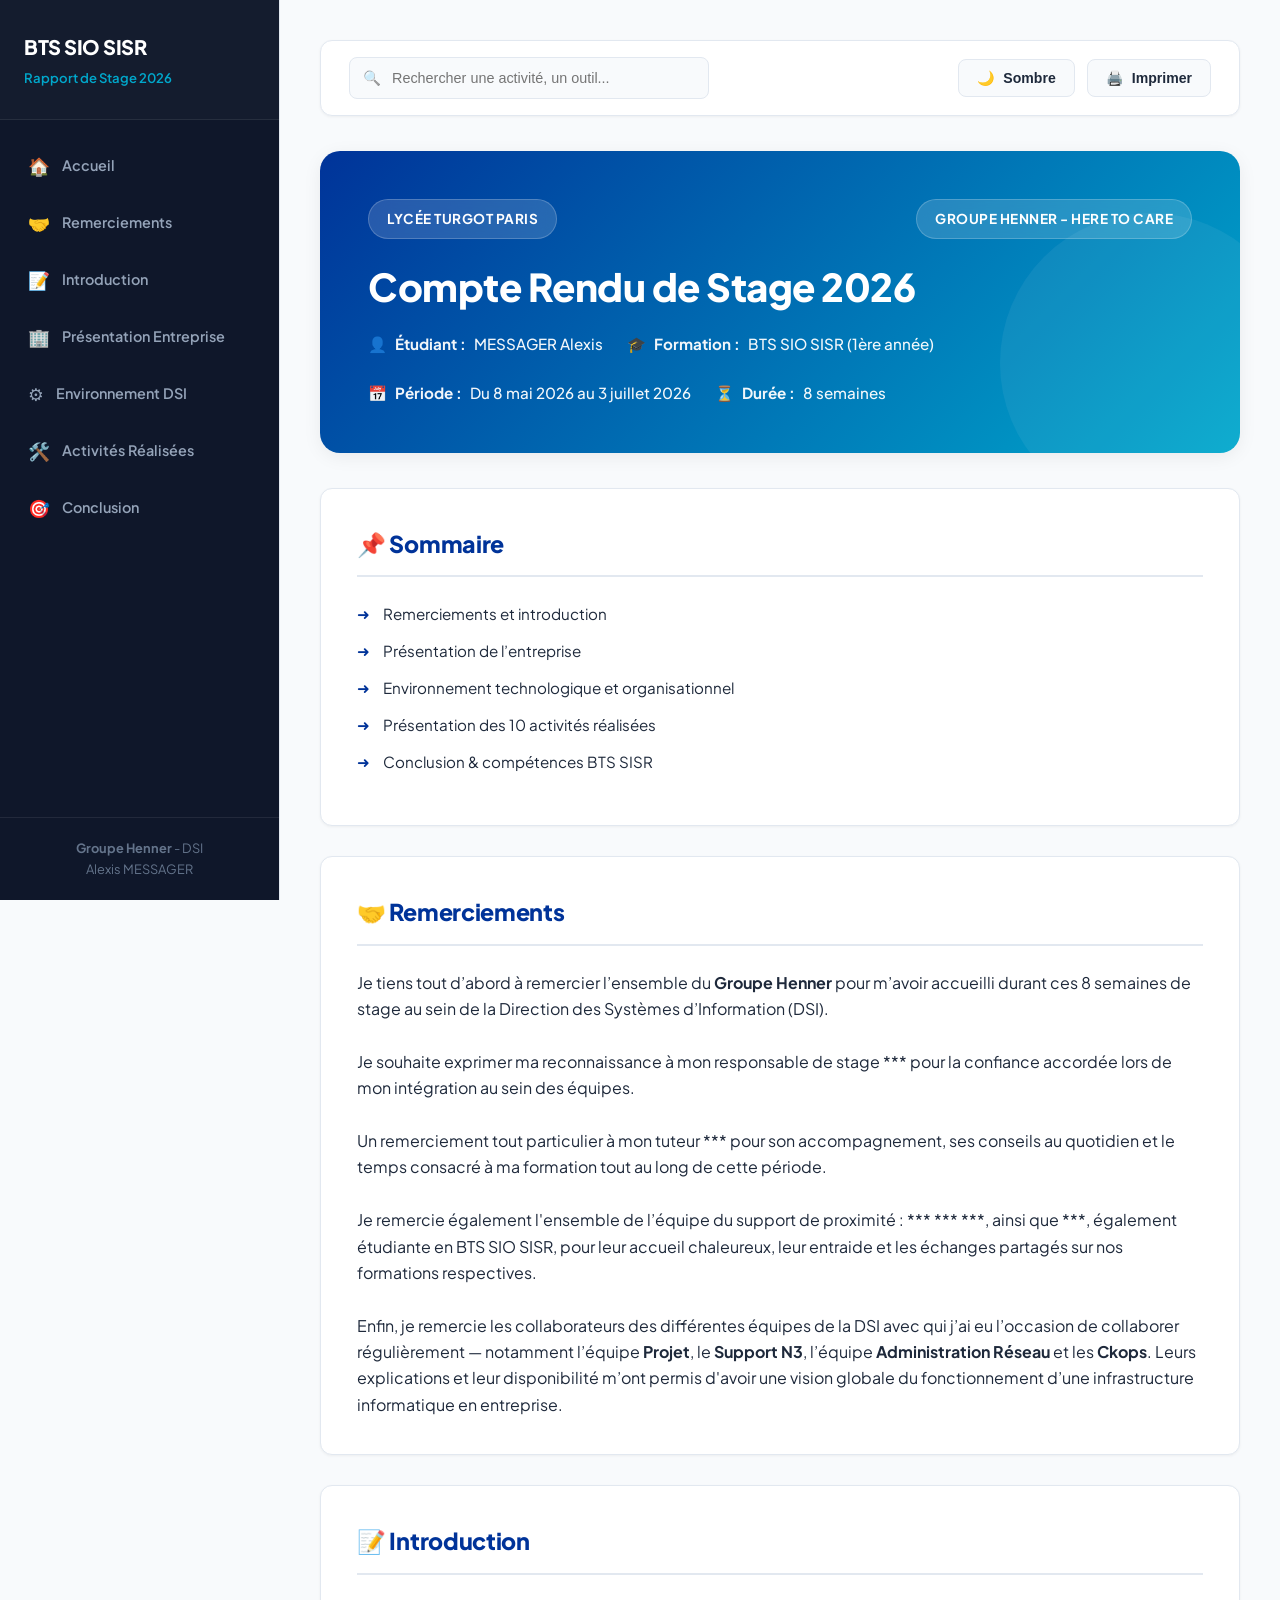
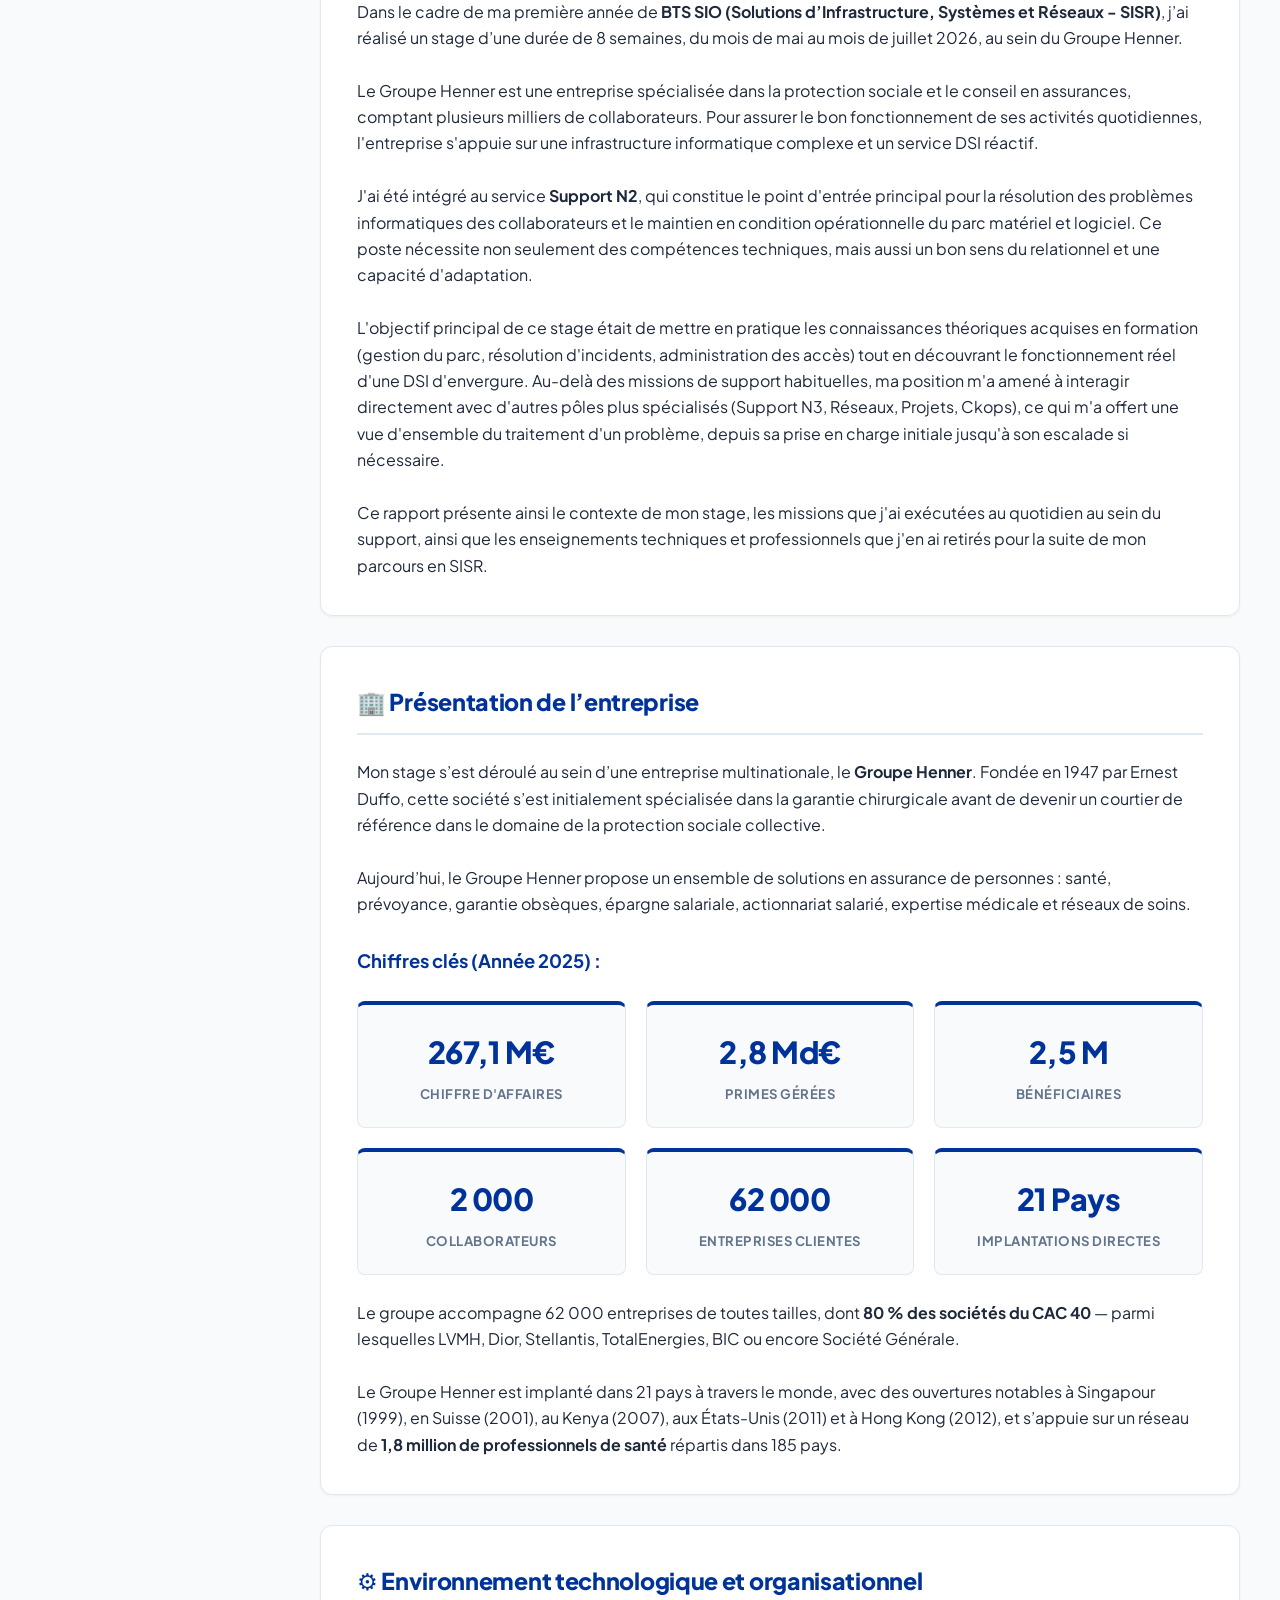
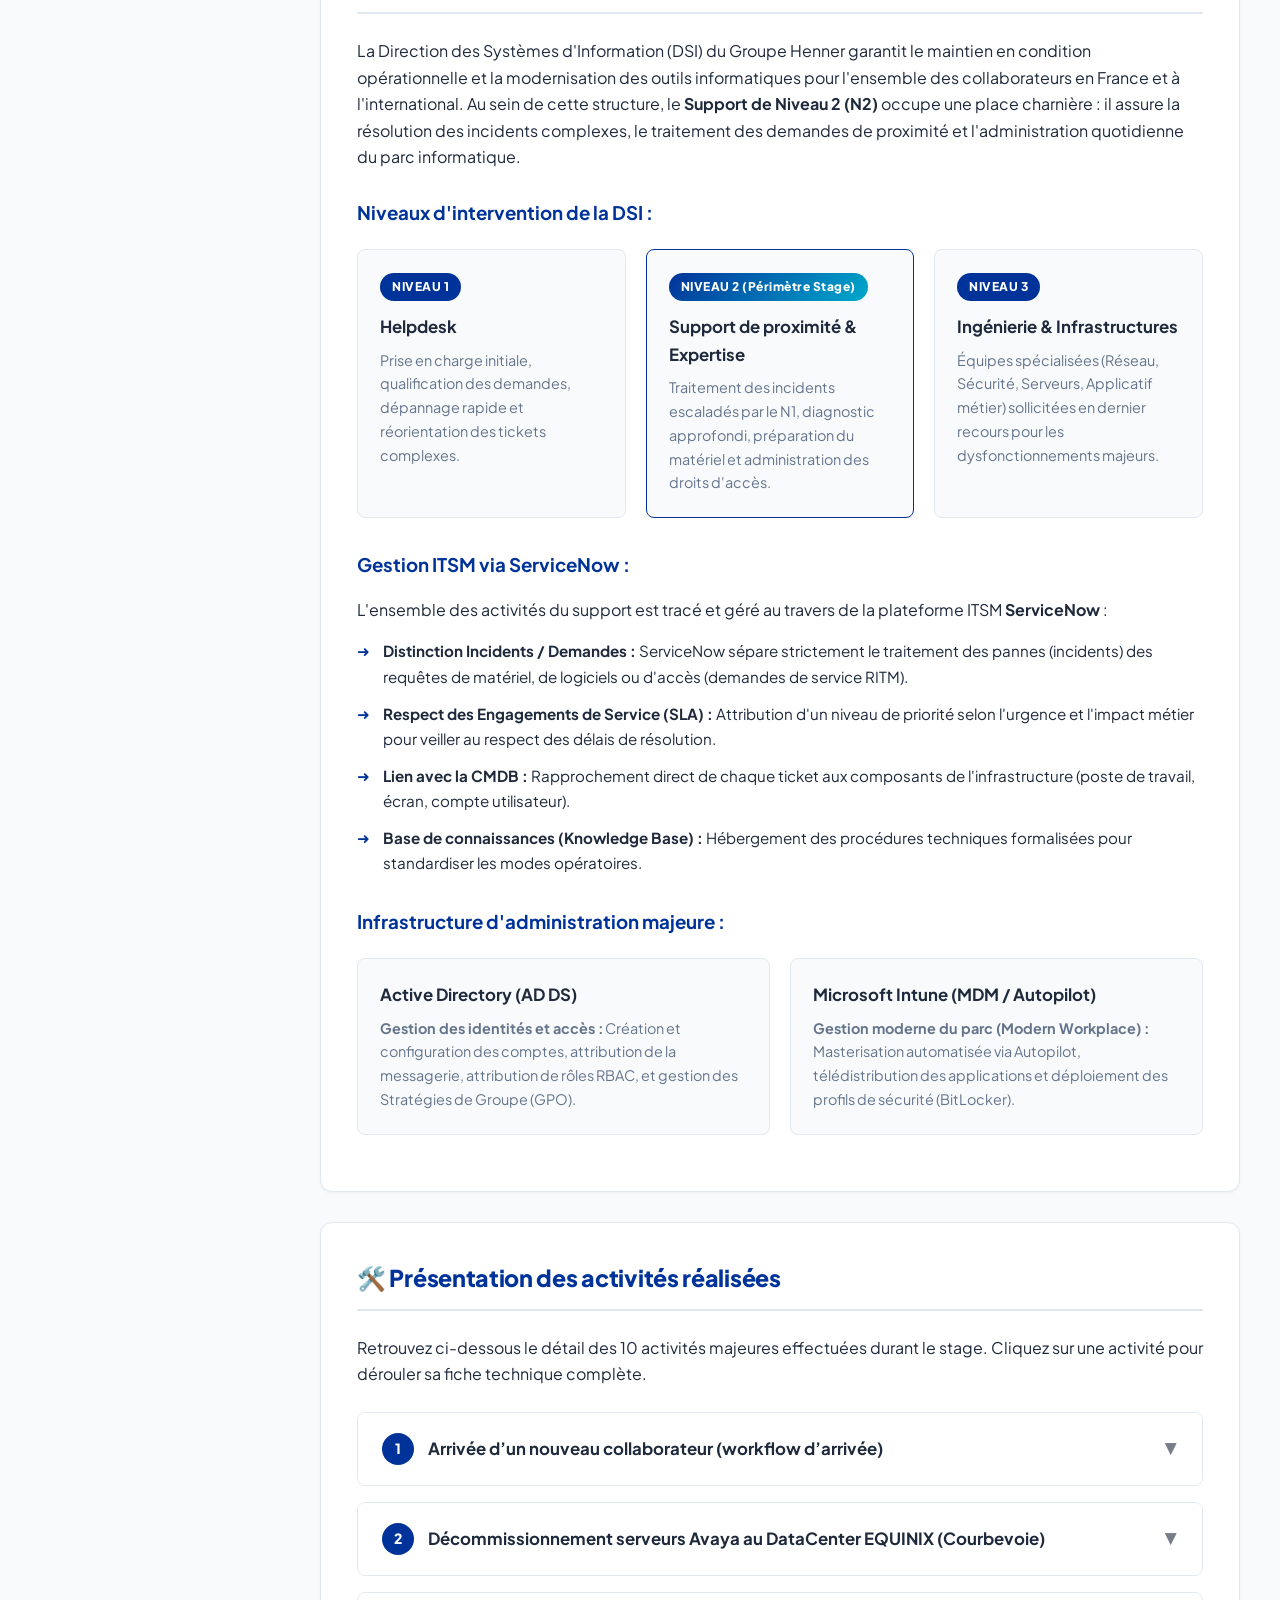
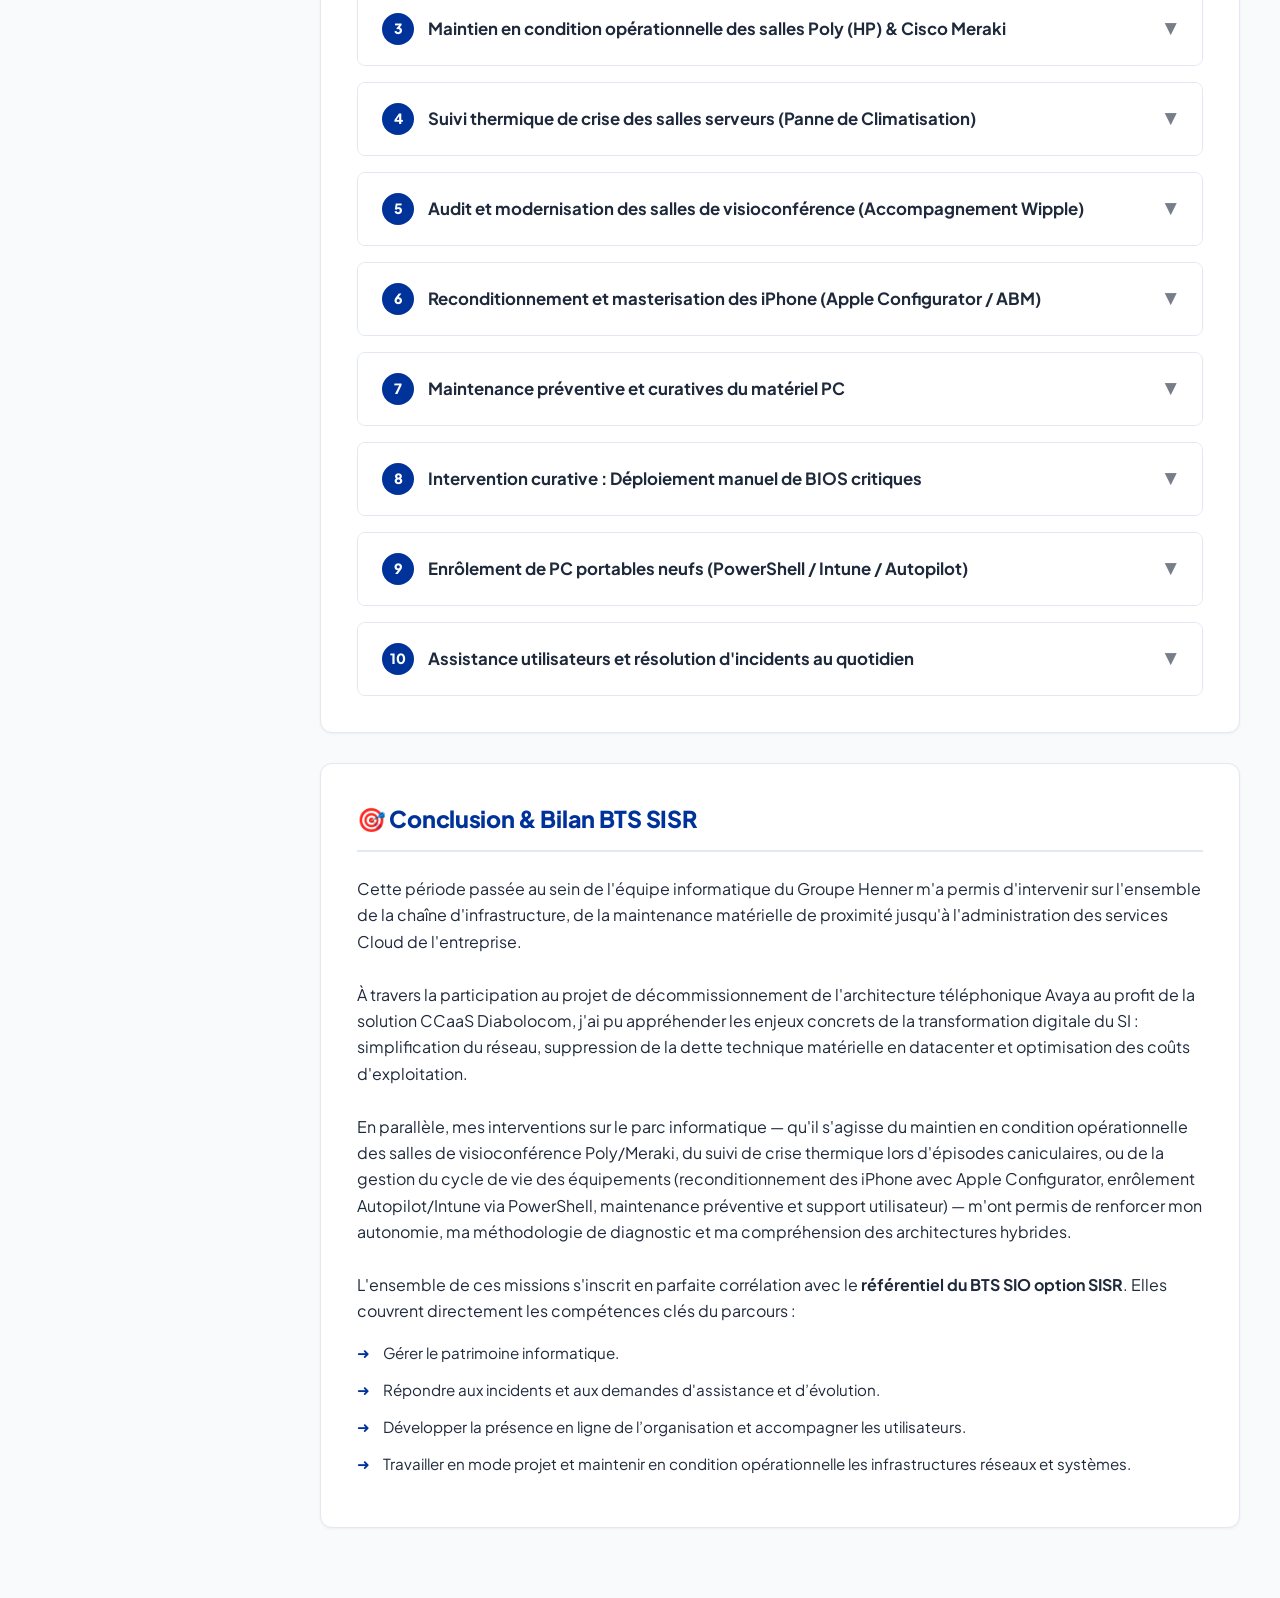
==== commit 6ba35974: "Update rapport_stage_henner.html" ====
--- a/rapport_stage_henner.html
+++ b/rapport_stage_henner.html
@@ -797,11 +797,11 @@
             <h2 class="section-title">🤝 Remerciements</h2>
             <p>Je tiens tout d’abord à remercier l’ensemble du <strong>Groupe Henner</strong> pour m’avoir accueilli durant ces 8 semaines de stage au sein de la Direction des Systèmes d’Information (DSI).</p>
             <br>
-            <p>Je souhaite exprimer ma reconnaissance à <strong>Alexandre Barbaud</strong>, mon responsable de stage, pour la confiance accordée lors de mon intégration au sein des équipes.</p>
+            <p>Je souhaite exprimer ma reconnaissance à mon responsable de stage *** pour la confiance accordée lors de mon intégration au sein des équipes.</p>
             <br>
-            <p>Un remerciement tout particulier à mon tuteur, <strong>Claude Ahovey</strong>, pour son accompagnement, ses conseils au quotidien et le temps consacré à ma formation tout au long de cette période.</p>
+            <p>Un remerciement tout particulier à mon tuteur *** pour son accompagnement, ses conseils au quotidien et le temps consacré à ma formation tout au long de cette période.</p>
             <br>
-            <p>Je remercie également l'ensemble de l’équipe du support de proximité : <strong>Christophe, Alexis, Haingo</strong>, ainsi que <strong>Jessy</strong>, également étudiante en BTS SIO SISR, pour leur accueil chaleureux, leur entraide et les échanges partagés sur nos formations respectives.</p>
+            <p>Je remercie également l'ensemble de l’équipe du support de proximité : *** *** ***, ainsi que ***, également étudiante en BTS SIO SISR, pour leur accueil chaleureux, leur entraide et les échanges partagés sur nos formations respectives.</p>
             <br>
             <p>Enfin, je remercie les collaborateurs des différentes équipes de la DSI avec qui j’ai eu l’occasion de collaborer régulièrement — notamment l’équipe <strong>Projet</strong>, le <strong>Support N3</strong>, l’équipe <strong>Administration Réseau</strong> et les <strong>Ckops</strong>. Leurs explications et leur disponibilité m’ont permis d'avoir une vision globale du fonctionnement d’une infrastructure informatique en entreprise.</p>
         </section>
@@ -1302,4 +1302,4 @@
         }
     </script>
 </body>
-</html>+</html>
